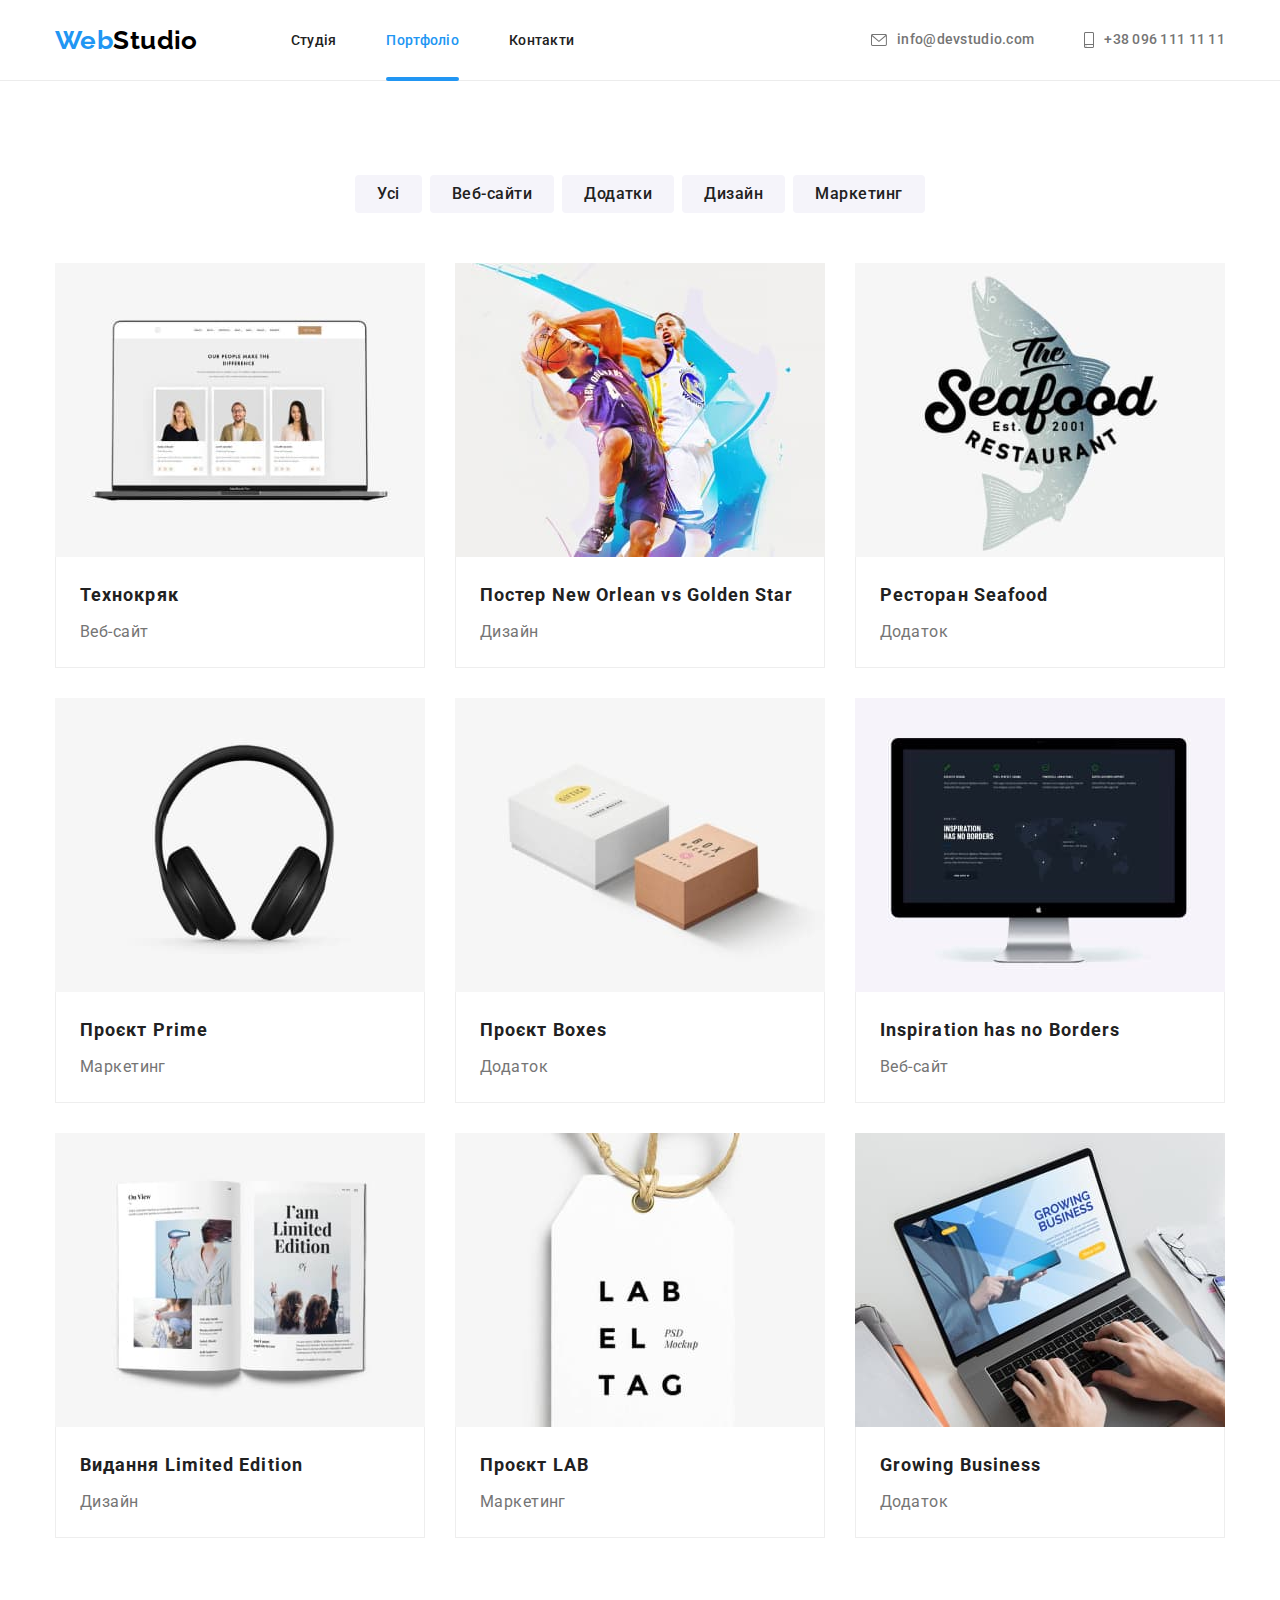
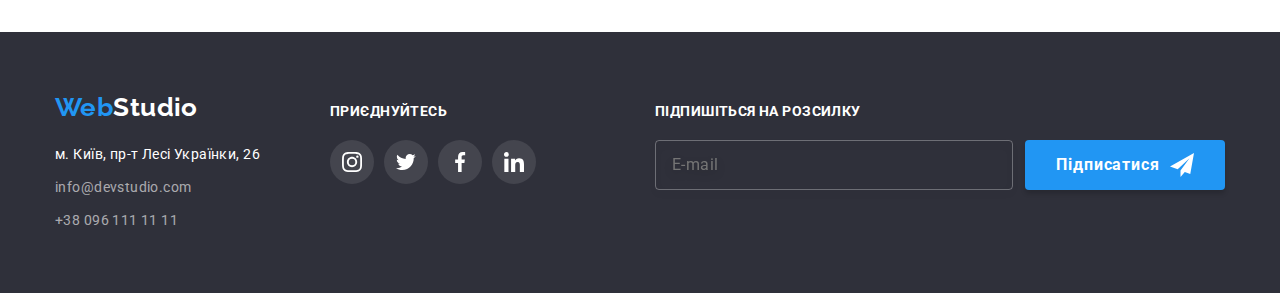
==== portfolio.html @ c078fce3 "before sass" ====
<!DOCTYPE html>
<html lang="uk">
  <head>
    <meta charset="UTF-8" />
    <meta http-equiv="X-UA-Compatible" content="IE=edge" />
    <meta name="viewport" content="width=device-width, initial-scale=1.0" />
    <title>Portfolio</title>
    <link
      rel="stylesheet"
      href="https://cdn.jsdelivr.net/npm/modern-normalize@1.1.0/modern-normalize.min.css"
    />
    <link rel="preconnect" href="https://fonts.googleapis.com" />
    <link rel="preconnect" href="https://fonts.gstatic.com" crossorigin />
    <link
      href="https://fonts.googleapis.com/css2?family=Raleway:wght@700&family=Roboto:wght@400;500;700;900&display=swap"
      rel="stylesheet"
    />
    <link rel="stylesheet" href="./css/styles.css" />
  </head>
  <body>
    <header class="page-header">
      <div class="container main-nav">
        <nav>
          <a class="logo link" href="./index.html"
            ><span class="logo-web">Web</span><span class="header-logo-studio">Studio</span></a
          >
          <ul class="menu list">
            <li class="menu-item">
              <a class="menu-link link hover" href="./index.html">Студія</a>
            </li>
            <li class="menu-item">
              <a class="menu-link link current hover" href="./portfolio.html">Портфоліо</a>
            </li>
            <li class="menu-item"><a class="menu-link link hover" href="#">Контакти</a></li>
          </ul>
        </nav>
        <ul class="contacts list">
          <li class="contact-item">
            <a class="contact-info link hover" href="mailto:info@devstudio.com">
              <svg lang="en" aria-label="envelope icon" class="contact-icon" width="16" height="12">
                <use href="./images/sprite.svg#icon-envelope"></use>
              </svg>
              info@devstudio.com</a
            >
          </li>
          <li class="contact-item">
            <a class="contact-info link hover" href="tel:+380961111111">
              <svg
                lang="en"
                aria-label="smartphone icon"
                class="contact-icon"
                width="10"
                height="16"
              >
                <use href="./images/sprite.svg#icon-smartphone"></use>
              </svg>
              +38 096 111 11 11</a
            >
          </li>
        </ul>
      </div>
    </header>
    <main>
      <section class="portfolio section">
        <div class="container">
          <h1 class="visually-hidden">Навігація сайту</h1>
          <ul class="page-nav list">
            <li>
              <button class="btn-nav" type="button">Усі</button>
            </li>
            <li>
              <button class="btn-nav" type="button">Веб-сайти</button>
            </li>
            <li>
              <button class="btn-nav" type="button">Додатки</button>
            </li>
            <li>
              <button class="btn-nav" type="button">Дизайн</button>
            </li>
            <li>
              <button class="btn-nav" type="button">Маркетинг</button>
            </li>
          </ul>
          <ul class="examples list">
            <li>
              <a href="#" class="examples-link link">
                <div class="portfolio-wrapper">
                  <img
                    src="./images/portfolio-img-1.jpg"
                    alt="Ноутбук з фото трьох людей"
                    width="370"
                    height="294"
                  />
                  <p class="overlay-portfolio">
                    Ресурс пропонує комплексні пропозиції з різним рівнем функціоналу та сервісів.
                    Все це дозволить відвідувачу отримати вичерпні відомості про компанію чи
                    приватну особу.
                  </p>
                </div>
                <div class="examples-image-subtitle">
                  <h2 class="title">Технокряк</h2>
                  <p class="text">Веб-сайт</p>
                </div></a
              >
            </li>
            <li>
              <a href="#" class="examples-link link">
                <div class="portfolio-wrapper">
                  <img
                    src="./images/portfolio-img-2.jpg"
                    alt="Два баскетболісти"
                    width="370"
                    height="294"
                  />
                  <p class="overlay-portfolio">
                    Ресурс пропонує комплексні пропозиції з різним рівнем функціоналу та сервісів.
                    Все це дозволить відвідувачу отримати вичерпні відомості про компанію чи
                    приватну особу.
                  </p>
                </div>
                <div class="examples-image-subtitle">
                  <h2 class="title">Постер <span lang="en">New Orlean vs Golden Star</span></h2>
                  <p class="text">Дизайн</p>
                </div></a
              >
            </li>
            <li>
              <a href="#" class="examples-link link">
                <div class="portfolio-wrapper">
                  <img
                    src="./images/portfolio-img-3.jpg"
                    alt="Логотип ресторана з рибою"
                    width="370"
                    height="294"
                  />
                  <p class="overlay-portfolio">
                    Ресурс пропонує комплексні пропозиції з різним рівнем функціоналу та сервісів.
                    Все це дозволить відвідувачу отримати вичерпні відомості про компанію чи
                    приватну особу.
                  </p>
                </div>
                <div class="examples-image-subtitle">
                  <h2 class="title">Ресторан <span lang="en">Seafood</span></h2>
                  <p class="text">Додаток</p>
                </div></a
              >
            </li>
            <li>
              <a href="#" class="examples-link link">
                <div class="portfolio-wrapper">
                  <img
                    src="./images/portfolio-img-4.jpg"
                    alt="Бездротові навушники"
                    width="370"
                    height="294"
                  />
                  <p class="overlay-portfolio">
                    Ресурс пропонує комплексні пропозиції з різним рівнем функціоналу та сервісів.
                    Все це дозволить відвідувачу отримати вичерпні відомості про компанію чи
                    приватну особу.
                  </p>
                </div>
                <div class="examples-image-subtitle">
                  <h2 class="title">Проєкт <span lang="en">Prime</span></h2>
                  <p class="text">Маркетинг</p>
                </div></a
              >
            </li>
            <li>
              <a href="#" class="examples-link link">
                <div class="portfolio-wrapper">
                  <img
                    src="./images/portfolio-img-5.jpg"
                    alt="Дві коробки"
                    width="370"
                    height="294"
                  />
                  <p class="overlay-portfolio">
                    Ресурс пропонує комплексні пропозиції з різним рівнем функціоналу та сервісів.
                    Все це дозволить відвідувачу отримати вичерпні відомості про компанію чи
                    приватну особу.
                  </p>
                </div>
                <div class="examples-image-subtitle">
                  <h2 class="title">Проєкт <span lang="en">Boxes</span></h2>
                  <p class="text">Додаток</p>
                </div></a
              >
            </li>
            <li>
              <a href="#" class="examples-link link">
                <div class="portfolio-wrapper">
                  <img
                    src="./images/portfolio-img-6.jpg"
                    alt="Монітор з мапою"
                    width="370"
                    height="294"
                  />
                  <p class="overlay-portfolio">
                    Ресурс пропонує комплексні пропозиції з різним рівнем функціоналу та сервісів.
                    Все це дозволить відвідувачу отримати вичерпні відомості про компанію чи
                    приватну особу.
                  </p>
                </div>
                <div class="examples-image-subtitle">
                  <h2 class="title" lang="en">Inspiration has no Borders</h2>
                  <p class="text">Веб-сайт</p>
                </div></a
              >
            </li>
            <li>
              <a href="#" class="examples-link link">
                <div class="portfolio-wrapper">
                  <img
                    src="./images/portfolio-img-7.jpg"
                    alt="Розгорнута книга"
                    width="370"
                    height="294"
                  />
                  <p class="overlay-portfolio">
                    Ресурс пропонує комплексні пропозиції з різним рівнем функціоналу та сервісів.
                    Все це дозволить відвідувачу отримати вичерпні відомості про компанію чи
                    приватну особу.
                  </p>
                </div>
                <div class="examples-image-subtitle">
                  <h2 class="title">Видання <span lang="en">Limited Edition</span></h2>
                  <p class="text">Дизайн</p>
                </div></a
              >
            </li>
            <li>
              <a href="#" class="examples-link link">
                <div class="portfolio-wrapper">
                  <img
                    src="./images/portfolio-img-8.jpg"
                    alt="Бірка на мотузці"
                    width="370"
                    height="294"
                  />
                  <p class="overlay-portfolio">
                    Ресурс пропонує комплексні пропозиції з різним рівнем функціоналу та сервісів.
                    Все це дозволить відвідувачу отримати вичерпні відомості про компанію чи
                    приватну особу.
                  </p>
                </div>
                <div class="examples-image-subtitle">
                  <h2 class="title">Проєкт <span lang="en">LAB</span></h2>
                  <p class="text">Маркетинг</p>
                </div></a
              >
            </li>
            <li>
              <a href="#" class="examples-link link">
                <div class="portfolio-wrapper">
                  <img
                    src="./images/portfolio-img-9.jpg"
                    alt="Друкує на ноутбуці"
                    width="370"
                    height="294"
                  />
                  <p class="overlay-portfolio">
                    Ресурс пропонує комплексні пропозиції з різним рівнем функціоналу та сервісів.
                    Все це дозволить відвідувачу отримати вичерпні відомості про компанію чи
                    приватну особу.
                  </p>
                </div>
                <div class="examples-image-subtitle">
                  <h2 class="title" lang="en">Growing Business</h2>
                  <p class="text">Додаток</p>
                </div></a
              >
            </li>
          </ul>
        </div>
      </section>
    </main>
    <footer class="footer">
      <div class="footer-container container">
        <div>
          <a class="logo-footer link" href="./index.html"
            ><span class="logo-web">Web</span><span class="footer-logo-studio">Studio</span></a
          >
          <address class="address">
            <ul class="list">
              <li>
                <a
                  class="address-link link"
                  href="https://goo.gl/maps/EYqhjELSdJhmkw51A"
                  target="_blank"
                  rel="nofollow noopener noreferrer"
                  >м. Київ, пр-т Лесі Українки, 26</a
                >
              </li>
              <li>
                <a class="contact-link link hover" href="mailto:info@devstudio.com"
                  >info@devstudio.com</a
                >
              </li>
              <li>
                <a class="contact-link link hover" href="tel:+380961111111">+38 096 111 11 11</a>
              </li>
            </ul>
          </address>
        </div>
        <div class="footer-socials">
          <p class="footer-invitation">приєднуйтесь</p>
          <ul class="social-list list">
            <li>
              <a href="#" class="social-list-link footer-fill-link link">
                <svg
                  lang="en"
                  aria-label="instagram icon"
                  class="social-list-icon"
                  width="20"
                  height="20"
                >
                  <use href="./images/sprite.svg#icon-instagram"></use>
                </svg>
              </a>
            </li>
            <li>
              <a href="#" class="social-list-link footer-fill-link link">
                <svg
                  lang="en"
                  aria-label="twitter icon"
                  class="social-list-icon"
                  width="20"
                  height="20"
                >
                  <use href="./images/sprite.svg#icon-twitter"></use>
                </svg>
              </a>
            </li>
            <li>
              <a href="#" class="social-list-link footer-fill-link link">
                <svg
                  lang="en"
                  aria-label="facebook icon"
                  class="social-list-icon"
                  width="20"
                  height="20"
                >
                  <use href="./images/sprite.svg#icon-facebook"></use>
                </svg>
              </a>
            </li>
            <li>
              <a href="#" class="social-list-link footer-fill-link link">
                <svg
                  lang="en"
                  aria-label="linkedin icon"
                  class="social-list-icon"
                  width="20"
                  height="20"
                >
                  <use href="./images/sprite.svg#icon-linkedin"></use>
                </svg>
              </a>
            </li>
          </ul>
        </div>
        <div class="footer-subscription">
          <p class="footer-subscription-invitation">підпишіться на розсилку</p>
          <form class="form-footer">
            <input
              type="email"
              class="form-input-footer"
              name="user-email"
              placeholder="E-mail"
              autocomplete="email"
              required
            />
            <button class="btn-footer" type="submit">
              Підписатися
              <svg lang="en" aria-label="send icon" class="btn-footer-icon" width="24" height="24">
                <use href="./images/sprite.svg#icon-send"></use>
              </svg>
            </button>
          </form>
        </div>
      </div>
    </footer>
  </body>
</html>
---- css/styles.css ----
:root {
  --primary-font: 'Roboto', sans-serif;
  --secondary-font: 'Raleway', sans-serif;
  --primary-text-color: #212121;
  --secondary-text-color: #757575;
  --primary-text-color-dark: #fff;
  --secondary-text-color-dark: rgba(255, 255, 255, 0.6);
  --accent-color: #2196f3;
  --secondary-accent-color: #188ce8;
  --primary-bgc: #fff;
  --secondary-bgc: #2f303a;
  --secondary-bgc-dark: #f5f4fa;
  --studio-header-color: #000;
  --contact-footer-color: rgba(255, 255, 255, 0.6);
  --section-padding-top: 94px;
  --section-padding-bottom: 94px;
  --column-gap: 30px;
  --row-gap: 30px;
  --transition-duration-and-timing-function: 250ms cubic-bezier(0.4, 0, 0.2, 1);
}

body {
  font-family: var(--primary-font);
  color: var(--primary-text-color);
  background-color: var(--primary-bgc);
  font-size: 14px;
  letter-spacing: 0.03em;
}

h1,
h2,
h3,
p {
  margin-top: 0;
  margin-bottom: 0;
}

ul {
  margin-top: 0;
  margin-bottom: 0;
  padding-left: 0;
}

.link {
  text-decoration: none;
}

.list {
  list-style: none;
}

img {
  display: block;
  max-width: 100%;
  height: auto;
}

address {
  font-style: normal;
}

button {
  display: block;
  margin: 0 auto;
  cursor: pointer;
  border: none;
  border-radius: 4px;
}

.container {
  width: 1200px;
  padding: 0 15px;
  margin: 0 auto;
}

.section {
  padding-top: var(--section-padding-top);
  padding-bottom: var(--section-padding-bottom);
}

.page-header {
  border-bottom: 1px solid #ececec;
}

.main-nav {
  display: flex;
  align-items: center;
}

.logo-web {
  color: var(--accent-color);
}

.header-logo-studio {
  color: var(--studio-header-color);
}

.logo {
  font-family: var(--secondary-font);
  font-weight: 700;
  font-size: 26px;
  line-height: 1.19;
  padding-top: 24px;
  padding-bottom: 24px;
  margin-right: 93px;
}

nav {
  display: flex;
  align-items: center;
}

.menu {
  display: flex;
}

.menu-item:not(:last-child) {
  margin-right: 50px;
}

.menu .link.current {
  position: relative;
  color: var(--accent-color);
}

.menu .link.current::after {
  position: absolute;
  left: 0;
  bottom: -1px;
  content: '';
  display: block;
  width: 100%;
  height: 4px;
  border-radius: 2px;
  background-color: var(--accent-color);
}

.hover:hover,
.hover:focus {
  color: var(--accent-color);
}

.menu-link {
  font-weight: 500;
  line-height: 1.14;
  letter-spacing: 0.02em;

  padding-top: 32px;
  padding-bottom: 32px;
  color: var(--primary-text-color);
  transition: color var(--transition-duration-and-timing-function);
}

.contacts {
  display: flex;
  margin-left: auto;
}

.contact-info {
  display: flex;
  align-items: center;
  font-weight: 500;
  line-height: 1.14;
  letter-spacing: 0.02em;

  padding-top: 32px;
  padding-bottom: 32px;
  color: var(--secondary-text-color);
  fill: currentColor;
  transition: color var(--transition-duration-and-timing-function);
}

.contact-item:not(:last-child) {
  margin-right: 50px;
}

.contact-icon {
  margin-right: 10px;
}

.contact-icon:hover,
.contact-icon:focus {
  fill: var(--accent-color);
}

.hero {
  text-align: center;
  padding: 200px 0;

  background-color: var(--secondary-bgc);
}

.overlay {
  max-width: 1600px;
  height: 600px;
  margin-left: auto;
  margin-right: auto;
  background-color: #c4c4c4;
  background-image: linear-gradient(to right, rgba(47, 48, 58, 0.4), rgba(47, 48, 58, 0.4)),
    url(../images/hero-image.jpg);
  background-repeat: no-repeat;
  background-position: center;
  background-size: cover;
}

.hero-title {
  font-weight: 900;
  font-size: 44px;
  line-height: 1.36;
  letter-spacing: 0.06em;
  text-align: center;
  text-transform: uppercase;

  width: 696px;
  margin-left: auto;
  margin-right: auto;
  margin-bottom: 30px;

  color: var(--primary-text-color-dark);
}

.btn {
  font-family: inherit;
  font-weight: 700;
  font-size: 16px;
  line-height: 1.88;
  letter-spacing: 0.06em;
  min-width: 216px;
  box-shadow: 0px 4px 4px rgba(0, 0, 0, 0.15);

  padding: 10px 32px;
  color: var(--primary-text-color-dark);
  background-color: var(--accent-color);
  transition: background-color var(--transition-duration-and-timing-function);
}

.btn:hover,
.btn:focus {
  background-color: var(--secondary-accent-color);
}

.visually-hidden {
  position: absolute;
  white-space: nowrap;
  width: 1px;
  height: 1px;
  overflow: hidden;
  border: 0;
  padding: 0;
  clip: rect(0 0 0 0);
  clip-path: inset(50%);
  margin: -1px;
}

.features {
  padding-bottom: 0;
}

.features-list {
  display: flex;
  flex-wrap: wrap;
  column-gap: var(--column-gap);
}

.features-list > li {
  flex-basis: calc((100% - 90px) / 4);
}

.features-list .title {
  font-size: 14px;
  font-weight: 700;
  line-height: 1.14;
  text-transform: uppercase;
  margin-bottom: 10px;
}

.features-list .text {
  line-height: 1.71;
  color: var(--secondary-text-color);
}

.features-image {
  display: flex;
  justify-content: center;
  align-items: center;
  margin-bottom: 30px;
  width: 270px;
  height: 120px;
  background-color: var(--secondary-bgc-dark);
}

.work-title {
  font-weight: 700;
  font-size: 36px;
  line-height: 1.17;

  margin-bottom: 50px;
  text-align: center;
}

.work-list {
  display: flex;
  flex-wrap: wrap;
  column-gap: var(--column-gap);
}

.work-list-wrapper {
  position: relative;
}

.work-list-overlay {
  position: absolute;
  bottom: 0;
  display: flex;
  align-items: center;
  justify-content: center;

  width: 100%;
  height: 70px;

  font-weight: 700;
  line-height: 1.14;
  text-align: center;
  text-transform: uppercase;

  color: var(--primary-bgc);
  background-color: rgba(47, 48, 58, 0.8);
}

.team {
  background-color: var(--secondary-bgc-dark);
}

.team-title {
  font-weight: 700;
  font-size: 36px;
  line-height: 1.17;
  margin-bottom: 50px;
  text-align: center;
}

.team-list {
  display: flex;
  justify-content: center;
  column-gap: var(--column-gap);
}

.team-list .name {
  font-weight: 500;
  font-size: 16px;
  line-height: 1.19;
  text-align: center;
}

.team-images {
  box-shadow: 0px 1px 3px rgba(0, 0, 0, 0.12), 0px 1px 1px rgba(0, 0, 0, 0.14),
    0px 2px 1px rgba(0, 0, 0, 0.2);
  border-radius: 0px 0px 4px 4px;
  width: 270px;
}

.team-image-subtitle {
  padding-top: 30px;
  padding-bottom: 30px;
  background-color: var(--primary-bgc);
}

.position {
  font-size: 16px;
  line-height: 1.19;
  text-align: center;
  margin-top: 10px;
  margin-bottom: 16px;
  color: var(--secondary-text-color);
}

.social-list {
  display: flex;
  justify-content: center;
  column-gap: 10px;
}

.social-list-link {
  display: flex;
  align-items: center;
  justify-content: center;
  width: 44px;
  height: 44px;
  border-radius: 50%;
  color: #afb1b8;
  background-color: var(--primary-bgc);
  transition: background-color var(--transition-duration-and-timing-function),
    color var(--transition-duration-and-timing-function);
}

.social-list-icon {
  fill: currentColor;
}

.social-list-link:hover,
.social-list-link:focus {
  color: var(--primary-bgc);
  background-color: var(--accent-color);
}

.clients-title {
  font-weight: 700;
  font-size: 36px;
  line-height: 1.17;
  text-align: center;
  margin-bottom: 50px;
}

.clients-list {
  display: flex;
  justify-content: center;
  column-gap: var(--column-gap);
}

.clients-link {
  display: flex;
  align-items: center;
  justify-content: center;
  width: 170px;
  height: 92px;
  border: 1px solid #afb1b8;
  border-radius: 4px;
  color: #afb1b8;
  transition: border-color var(--transition-duration-and-timing-function),
    color var(--transition-duration-and-timing-function);
}
.clients-list-icon {
  fill: currentColor;
}

.clients-link:hover,
.clients-link:focus {
  border-color: var(--accent-color);
  color: var(--accent-color);
}

.footer-logo-studio {
  color: var(--primary-text-color-dark);
}

.footer {
  padding-top: 60px;
  padding-bottom: 60px;
  background-color: var(--secondary-bgc);
}

.footer-container {
  display: flex;
  align-items: baseline;
}

.footer-socials {
  margin-left: 70px;
}

.footer-fill-link {
  color: var(--primary-bgc);
  background-color: rgba(255, 255, 255, 0.1);
}

.footer-invitation {
  font-weight: 700;
  line-height: 1.14;
  text-transform: uppercase;
  margin-bottom: 20px;
  color: var(--primary-bgc);
}

.logo-footer {
  font-family: var(--secondary-font);
  font-weight: 700;
  font-size: 26px;
  line-height: 1.19;
}

.address {
  margin-top: 20px;
}

.address li:not(:last-child) {
  margin-bottom: 9px;
}

.address-link {
  line-height: 1.71;
  color: var(--primary-text-color-dark);
}

.address-link:hover,
.address-link:focus {
  color: var(--primary-text-color-dark);
}

.contact-link {
  line-height: 1.71;
  color: var(--contact-footer-color);
  transition: color var(--transition-duration-and-timing-function);
}

.footer-subscription {
  margin-left: auto;
}

.footer-subscription-invitation {
  font-weight: 700;
  line-height: 1.14;
  margin-bottom: 20px;
  text-transform: uppercase;
  color: var(--primary-bgc);
}

.form-footer {
  display: flex;
  height: 50px;
}

.form-input-footer {
  height: 100%;
  width: 358px;
  padding: 16px;
  border: 1px solid rgba(255, 255, 255, 0.3);
  filter: drop-shadow(0px 4px 4px rgba(0, 0, 0, 0.15));
  border-radius: 4px;
  background-color: transparent;
  color: var(--primary-text-color-dark);
}

.form-input-footer::placeholder {
  font-size: 16px;
  line-height: 1.25;
  letter-spacing: 0.03em;
}

.btn-footer {
  display: flex;
  align-items: center;
  justify-content: center;
  min-width: 200px;
  font-family: inherit;
  font-weight: 700;
  font-size: 16px;
  line-height: 1.88;
  padding: 10px 28px;
  margin-left: 12px;
  letter-spacing: 0.06em;
  color: var(--primary-text-color-dark);
  background: var(--accent-color);
  box-shadow: 0px 4px 4px rgba(0, 0, 0, 0.15);
  transition: background-color var(--transition-duration-and-timing-function);
}

.btn-footer:hover,
.btn-footer:focus {
  background-color: var(--secondary-accent-color);
}

.btn-footer-icon {
  margin-left: 10px;
  fill: var(--primary-bgc);
}

.btn-nav {
  font-weight: 500;
  font-size: 16px;
  line-height: 1.63;
  letter-spacing: 0.03em;

  padding: 6px 22px;
  color: var(--primary-text-color);
  background-color: var(--secondary-bgc-dark);
  transition: background-color var(--transition-duration-and-timing-function),
    box-shadow var(--transition-duration-and-timing-function),
    color var(--transition-duration-and-timing-function);
}

.btn-nav:hover,
.btn-nav:focus {
  box-shadow: 0px 3px 1px rgba(0, 0, 0, 0.1), 0px 1px 2px rgba(0, 0, 0, 0.08),
    0px 2px 2px rgba(0, 0, 0, 0.12);
  color: var(--primary-text-color-dark);
  background-color: var(--accent-color);
}

.page-nav {
  display: flex;
  justify-content: center;
  column-gap: 8px;
  margin-bottom: 50px;
}

.examples .title {
  font-weight: 700;
  font-size: 18px;
  line-height: 2;
  letter-spacing: 0.06em;
  margin-bottom: 4px;
  color: var(--primary-text-color);
}

.examples .text {
  font-size: 16px;
  line-height: 1.88;
  color: var(--secondary-text-color);
}

.examples {
  display: flex;
  flex-wrap: wrap;
  column-gap: var(--column-gap);
  row-gap: var(--row-gap);
}

.examples-image-subtitle {
  padding: 20px 24px;
  border-bottom: 1px solid #eeeeee;
  border-left: 1px solid #eeeeee;
  border-right: 1px solid #eeeeee;
}

.portfolio-wrapper {
  position: relative;
  overflow: hidden;
  width: 370px;
  height: 294px;
}

.overlay-portfolio {
  position: absolute;
  transform: translateY(100%);
  transition: transform var(--transition-duration-and-timing-function);
  top: 0;
  left: 0;
  overflow: auto;
  font-size: 18px;
  line-height: 1.56;
  width: 100%;
  height: 100%;
  padding: 63px 24px;
  background-color: rgba(33, 150, 243, 0.9);
  color: var(--primary-bgc);
}

.examples-link:hover .overlay-portfolio,
.examples-link:focus .overlay-portfolio {
  transform: translateY(0);
}

.examples-link:hover,
.examples-link:focus {
  display: block;
  box-shadow: 0px 1px 1px rgba(0, 0, 0, 0.12), 0px 4px 4px rgba(0, 0, 0, 0.06),
    1px 4px 6px rgba(0, 0, 0, 0.16);
}

.examples-link {
  transition: box-shadow var(--transition-duration-and-timing-function);
}

.backdrop {
  position: fixed;
  top: 0;
  left: 0;
  width: 100%;
  height: 100%;
  z-index: 10;
  background: rgba(0, 0, 0, 0.2);
  transition: opacity var(--transition-duration-and-timing-function),
    visibility var(--transition-duration-and-timing-function);
}

.backdrop.is-hidden {
  visibility: hidden;
  opacity: 0;
  pointer-events: none;
}

.modal {
  position: absolute;
  top: 50%;
  left: 50%;
  transform: translate(-50%, -50%);

  width: 528px;
  height: 581px;
  box-shadow: 0px 1px 3px rgba(0, 0, 0, 0.12), 0px 1px 1px rgba(0, 0, 0, 0.14),
    0px 2px 1px rgba(0, 0, 0, 0.2);
  border-radius: 4px;
  background-color: var(--primary-bgc);
}

.btn-modal {
  display: flex;
  justify-content: center;
  align-items: center;
  position: absolute;
  padding: 0;
  top: 8px;
  right: 8px;
  width: 30px;
  height: 30px;
  border-radius: 50%;
  border: 1px solid rgba(0, 0, 0, 0.1);
  background-color: transparent;
  transition: color var(--transition-duration-and-timing-function);
}

.btn-modal-icon {
  fill: currentColor;
}

.btn-modal:hover {
  color: var(--accent-color);
}

.form-callback {
  padding: 40px;
}

.form-field {
  display: flex;
  flex-direction: column;
  margin-bottom: 10px;
}

.form-textarea {
  margin-bottom: 20px;
}

.form-title {
  font-weight: 700;
  font-size: 20px;
  line-height: 1.15;
  text-align: center;
  width: 100%;
  margin-bottom: 12px;
}

.form-input-wrapper {
  position: relative;
  width: 100%;
}

.form-input {
  width: 100%;
  height: 40px;
  padding-left: 42px;
  border: 1px solid rgba(33, 33, 33, 0.2);
  border-radius: 4px;
  transition: border-color var(--transition-duration-and-timing-function);
}

.form-input:focus + .form-field-icon {
  fill: var(--accent-color);
}

.form-input:focus,
.form-input:hover {
  outline: none;
  border-color: var(--accent-color);
}

.label-text {
  font-size: 12px;
  line-height: 1.17;
  letter-spacing: 0.01em;
  margin-bottom: 4px;
  color: var(--secondary-text-color);
}

.label-policy-deal {
  color: var(--accent-color);
}

.form-comment::placeholder {
  color: rgba(117, 117, 117, 0.5);
}

.form-comment {
  resize: none;
  height: 120px;
  width: 100%;
  padding: 12px 16px;
  border: 1px solid rgba(33, 33, 33, 0.2);
  border-radius: 4px;
  transition: border-color var(--transition-duration-and-timing-function);
}

.form-comment:focus,
.form-comment:hover {
  outline: none;
  border-color: var(--accent-color);
}

.form-field-icon {
  position: absolute;
  top: 50%;
  left: 12px;
  transform: translateY(-50%);
  transition: fill var(--transition-duration-and-timing-function);
}

.form-field-checkbox {
  display: flex;
  align-items: center;
  justify-content: center;
  margin-bottom: 30px;
  line-height: 1.71;
  color: var(--secondary-text-color);
}

.input-policy {
  position: absolute;
  appearance: none;
}

.svg-checkbox {
  width: 16px;
  height: 15px;
  border: 1px solid var(--primary-text-color);
  border-radius: 2px;
  margin-right: 7px;
}

.svg-checkbox-icon {
  display: none;
}

.input-policy:checked + .svg-checkbox {
  background-color: var(--accent-color);
  border-color: var(--accent-color);
}

.input-policy:checked + .svg-checkbox .svg-checkbox-icon {
  display: block;
}

.btn-submit {
  min-width: 200px;
  min-height: 50px;
  font-family: inherit;
  font-weight: 700;
  font-size: 16px;
  line-height: 1.88;
  padding: 10px 52px;
  letter-spacing: 0.06em;
  color: var(--primary-text-color-dark);
  background: var(--accent-color);
  box-shadow: 0px 4px 4px rgba(0, 0, 0, 0.15);
  transition: background-color var(--transition-duration-and-timing-function);
}

.btn-submit:hover,
.btn-submit:focus {
  background-color: var(--secondary-accent-color);
}
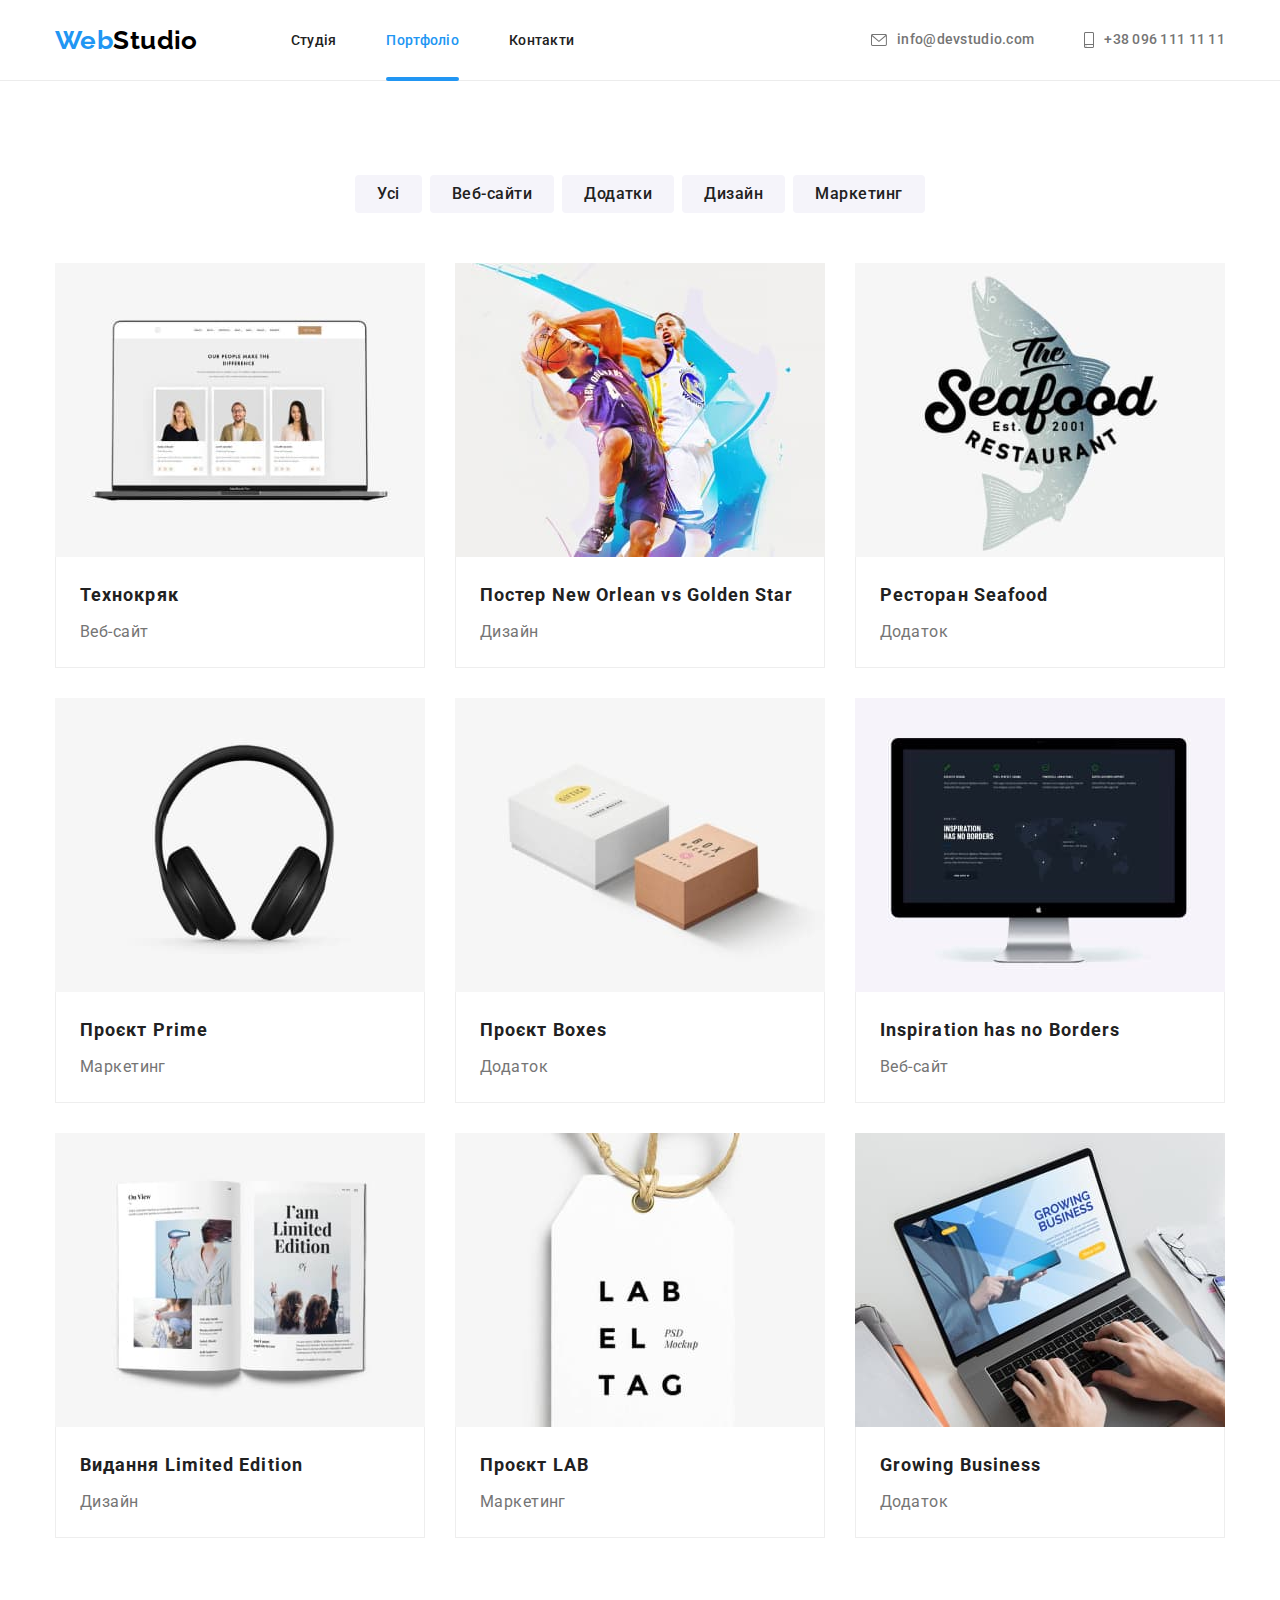
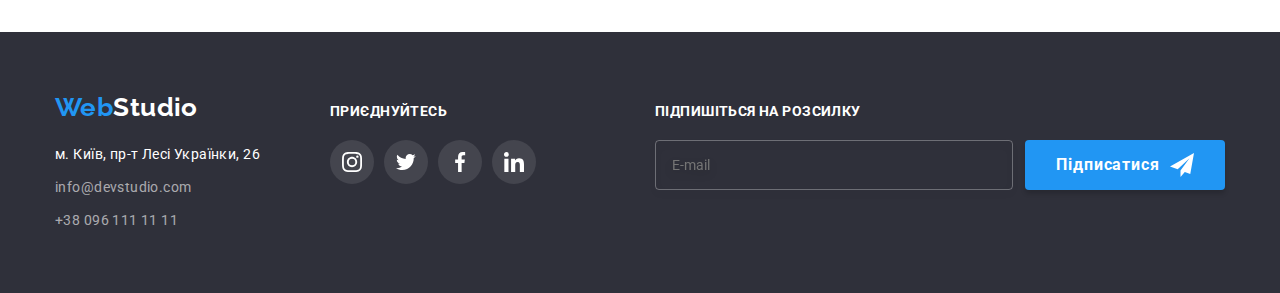
==== commit 748d504a: "bem" ====
--- a/portfolio.html
+++ b/portfolio.html
@@ -16,6 +16,7 @@
       rel="stylesheet"
     />
     <link rel="stylesheet" href="./css/styles.css" />
+    <link rel="stylesheet" href="./css/main.min.css" />
   </head>
   <body>
     <header class="page-header">
@@ -64,210 +65,212 @@
       <section class="portfolio section">
         <div class="container">
           <h1 class="visually-hidden">Навігація сайту</h1>
-          <ul class="page-nav list">
-            <li>
-              <button class="btn-nav" type="button">Усі</button>
-            </li>
-            <li>
-              <button class="btn-nav" type="button">Веб-сайти</button>
-            </li>
-            <li>
-              <button class="btn-nav" type="button">Додатки</button>
-            </li>
-            <li>
-              <button class="btn-nav" type="button">Дизайн</button>
-            </li>
-            <li>
-              <button class="btn-nav" type="button">Маркетинг</button>
+          <ul class="portfolio__nav list">
+            <li>
+              <button class="portfolio__btn" type="button">Усі</button>
+            </li>
+            <li>
+              <button class="portfolio__btn" type="button">Веб-сайти</button>
+            </li>
+            <li>
+              <button class="portfolio__btn" type="button">Додатки</button>
+            </li>
+            <li>
+              <button class="portfolio__btn" type="button">Дизайн</button>
+            </li>
+            <li>
+              <button class="portfolio__btn" type="button">Маркетинг</button>
             </li>
           </ul>
-          <ul class="examples list">
-            <li>
-              <a href="#" class="examples-link link">
-                <div class="portfolio-wrapper">
+          <ul class="portfolio__examples list">
+            <li>
+              <a href="#" class="portfolio__link link">
+                <div class="portfolio__wrapper">
                   <img
                     src="./images/portfolio-img-1.jpg"
                     alt="Ноутбук з фото трьох людей"
                     width="370"
                     height="294"
                   />
-                  <p class="overlay-portfolio">
-                    Ресурс пропонує комплексні пропозиції з різним рівнем функціоналу та сервісів.
-                    Все це дозволить відвідувачу отримати вичерпні відомості про компанію чи
-                    приватну особу.
-                  </p>
-                </div>
-                <div class="examples-image-subtitle">
-                  <h2 class="title">Технокряк</h2>
-                  <p class="text">Веб-сайт</p>
-                </div></a
-              >
-            </li>
-            <li>
-              <a href="#" class="examples-link link">
-                <div class="portfolio-wrapper">
+                  <p class="portfolio__overlay">
+                    Ресурс пропонує комплексні пропозиції з різним рівнем функціоналу та сервісів.
+                    Все це дозволить відвідувачу отримати вичерпні відомості про компанію чи
+                    приватну особу.
+                  </p>
+                </div>
+                <div class="portfolio__subtitle">
+                  <h2 class="portfolio__title">Технокряк</h2>
+                  <p class="portfolio__text">Веб-сайт</p>
+                </div></a
+              >
+            </li>
+            <li>
+              <a href="#" class="portfolio__link link">
+                <div class="portfolio__wrapper">
                   <img
                     src="./images/portfolio-img-2.jpg"
                     alt="Два баскетболісти"
                     width="370"
                     height="294"
                   />
-                  <p class="overlay-portfolio">
-                    Ресурс пропонує комплексні пропозиції з різним рівнем функціоналу та сервісів.
-                    Все це дозволить відвідувачу отримати вичерпні відомості про компанію чи
-                    приватну особу.
-                  </p>
-                </div>
-                <div class="examples-image-subtitle">
-                  <h2 class="title">Постер <span lang="en">New Orlean vs Golden Star</span></h2>
-                  <p class="text">Дизайн</p>
-                </div></a
-              >
-            </li>
-            <li>
-              <a href="#" class="examples-link link">
-                <div class="portfolio-wrapper">
+                  <p class="portfolio__overlay">
+                    Ресурс пропонує комплексні пропозиції з різним рівнем функціоналу та сервісів.
+                    Все це дозволить відвідувачу отримати вичерпні відомості про компанію чи
+                    приватну особу.
+                  </p>
+                </div>
+                <div class="portfolio__subtitle">
+                  <h2 class="portfolio__title">
+                    Постер <span lang="en">New Orlean vs Golden Star</span>
+                  </h2>
+                  <p class="portfolio__text">Дизайн</p>
+                </div></a
+              >
+            </li>
+            <li>
+              <a href="#" class="portfolio__link link">
+                <div class="portfolio__wrapper">
                   <img
                     src="./images/portfolio-img-3.jpg"
                     alt="Логотип ресторана з рибою"
                     width="370"
                     height="294"
                   />
-                  <p class="overlay-portfolio">
-                    Ресурс пропонує комплексні пропозиції з різним рівнем функціоналу та сервісів.
-                    Все це дозволить відвідувачу отримати вичерпні відомості про компанію чи
-                    приватну особу.
-                  </p>
-                </div>
-                <div class="examples-image-subtitle">
-                  <h2 class="title">Ресторан <span lang="en">Seafood</span></h2>
-                  <p class="text">Додаток</p>
-                </div></a
-              >
-            </li>
-            <li>
-              <a href="#" class="examples-link link">
-                <div class="portfolio-wrapper">
+                  <p class="portfolio__overlay">
+                    Ресурс пропонує комплексні пропозиції з різним рівнем функціоналу та сервісів.
+                    Все це дозволить відвідувачу отримати вичерпні відомості про компанію чи
+                    приватну особу.
+                  </p>
+                </div>
+                <div class="portfolio__subtitle">
+                  <h2 class="portfolio__title">Ресторан <span lang="en">Seafood</span></h2>
+                  <p class="portfolio__text">Додаток</p>
+                </div></a
+              >
+            </li>
+            <li>
+              <a href="#" class="portfolio__link link">
+                <div class="portfolio__wrapper">
                   <img
                     src="./images/portfolio-img-4.jpg"
                     alt="Бездротові навушники"
                     width="370"
                     height="294"
                   />
-                  <p class="overlay-portfolio">
-                    Ресурс пропонує комплексні пропозиції з різним рівнем функціоналу та сервісів.
-                    Все це дозволить відвідувачу отримати вичерпні відомості про компанію чи
-                    приватну особу.
-                  </p>
-                </div>
-                <div class="examples-image-subtitle">
-                  <h2 class="title">Проєкт <span lang="en">Prime</span></h2>
-                  <p class="text">Маркетинг</p>
-                </div></a
-              >
-            </li>
-            <li>
-              <a href="#" class="examples-link link">
-                <div class="portfolio-wrapper">
+                  <p class="portfolio__overlay">
+                    Ресурс пропонує комплексні пропозиції з різним рівнем функціоналу та сервісів.
+                    Все це дозволить відвідувачу отримати вичерпні відомості про компанію чи
+                    приватну особу.
+                  </p>
+                </div>
+                <div class="portfolio__subtitle">
+                  <h2 class="portfolio__title">Проєкт <span lang="en">Prime</span></h2>
+                  <p class="portfolio__text">Маркетинг</p>
+                </div></a
+              >
+            </li>
+            <li>
+              <a href="#" class="portfolio__link link">
+                <div class="portfolio__wrapper">
                   <img
                     src="./images/portfolio-img-5.jpg"
                     alt="Дві коробки"
                     width="370"
                     height="294"
                   />
-                  <p class="overlay-portfolio">
-                    Ресурс пропонує комплексні пропозиції з різним рівнем функціоналу та сервісів.
-                    Все це дозволить відвідувачу отримати вичерпні відомості про компанію чи
-                    приватну особу.
-                  </p>
-                </div>
-                <div class="examples-image-subtitle">
-                  <h2 class="title">Проєкт <span lang="en">Boxes</span></h2>
-                  <p class="text">Додаток</p>
-                </div></a
-              >
-            </li>
-            <li>
-              <a href="#" class="examples-link link">
-                <div class="portfolio-wrapper">
+                  <p class="portfolio__overlay">
+                    Ресурс пропонує комплексні пропозиції з різним рівнем функціоналу та сервісів.
+                    Все це дозволить відвідувачу отримати вичерпні відомості про компанію чи
+                    приватну особу.
+                  </p>
+                </div>
+                <div class="portfolio__subtitle">
+                  <h2 class="portfolio__title">Проєкт <span lang="en">Boxes</span></h2>
+                  <p class="portfolio__text">Додаток</p>
+                </div></a
+              >
+            </li>
+            <li>
+              <a href="#" class="portfolio__link link">
+                <div class="portfolio__wrapper">
                   <img
                     src="./images/portfolio-img-6.jpg"
                     alt="Монітор з мапою"
                     width="370"
                     height="294"
                   />
-                  <p class="overlay-portfolio">
-                    Ресурс пропонує комплексні пропозиції з різним рівнем функціоналу та сервісів.
-                    Все це дозволить відвідувачу отримати вичерпні відомості про компанію чи
-                    приватну особу.
-                  </p>
-                </div>
-                <div class="examples-image-subtitle">
-                  <h2 class="title" lang="en">Inspiration has no Borders</h2>
-                  <p class="text">Веб-сайт</p>
-                </div></a
-              >
-            </li>
-            <li>
-              <a href="#" class="examples-link link">
-                <div class="portfolio-wrapper">
+                  <p class="portfolio__overlay">
+                    Ресурс пропонує комплексні пропозиції з різним рівнем функціоналу та сервісів.
+                    Все це дозволить відвідувачу отримати вичерпні відомості про компанію чи
+                    приватну особу.
+                  </p>
+                </div>
+                <div class="portfolio__subtitle">
+                  <h2 class="portfolio__title" lang="en">Inspiration has no Borders</h2>
+                  <p class="portfolio__text">Веб-сайт</p>
+                </div></a
+              >
+            </li>
+            <li>
+              <a href="#" class="portfolio__link link">
+                <div class="portfolio__wrapper">
                   <img
                     src="./images/portfolio-img-7.jpg"
                     alt="Розгорнута книга"
                     width="370"
                     height="294"
                   />
-                  <p class="overlay-portfolio">
-                    Ресурс пропонує комплексні пропозиції з різним рівнем функціоналу та сервісів.
-                    Все це дозволить відвідувачу отримати вичерпні відомості про компанію чи
-                    приватну особу.
-                  </p>
-                </div>
-                <div class="examples-image-subtitle">
-                  <h2 class="title">Видання <span lang="en">Limited Edition</span></h2>
-                  <p class="text">Дизайн</p>
-                </div></a
-              >
-            </li>
-            <li>
-              <a href="#" class="examples-link link">
-                <div class="portfolio-wrapper">
+                  <p class="portfolio__overlay">
+                    Ресурс пропонує комплексні пропозиції з різним рівнем функціоналу та сервісів.
+                    Все це дозволить відвідувачу отримати вичерпні відомості про компанію чи
+                    приватну особу.
+                  </p>
+                </div>
+                <div class="portfolio__subtitle">
+                  <h2 class="portfolio__title">Видання <span lang="en">Limited Edition</span></h2>
+                  <p class="portfolio__text">Дизайн</p>
+                </div></a
+              >
+            </li>
+            <li>
+              <a href="#" class="portfolio__link link">
+                <div class="portfolio__wrapper">
                   <img
                     src="./images/portfolio-img-8.jpg"
                     alt="Бірка на мотузці"
                     width="370"
                     height="294"
                   />
-                  <p class="overlay-portfolio">
-                    Ресурс пропонує комплексні пропозиції з різним рівнем функціоналу та сервісів.
-                    Все це дозволить відвідувачу отримати вичерпні відомості про компанію чи
-                    приватну особу.
-                  </p>
-                </div>
-                <div class="examples-image-subtitle">
-                  <h2 class="title">Проєкт <span lang="en">LAB</span></h2>
-                  <p class="text">Маркетинг</p>
-                </div></a
-              >
-            </li>
-            <li>
-              <a href="#" class="examples-link link">
-                <div class="portfolio-wrapper">
+                  <p class="portfolio__overlay">
+                    Ресурс пропонує комплексні пропозиції з різним рівнем функціоналу та сервісів.
+                    Все це дозволить відвідувачу отримати вичерпні відомості про компанію чи
+                    приватну особу.
+                  </p>
+                </div>
+                <div class="portfolio__subtitle">
+                  <h2 class="portfolio__title">Проєкт <span lang="en">LAB</span></h2>
+                  <p class="portfolio__text">Маркетинг</p>
+                </div></a
+              >
+            </li>
+            <li>
+              <a href="#" class="portfolio__link link">
+                <div class="portfolio__wrapper">
                   <img
                     src="./images/portfolio-img-9.jpg"
                     alt="Друкує на ноутбуці"
                     width="370"
                     height="294"
                   />
-                  <p class="overlay-portfolio">
-                    Ресурс пропонує комплексні пропозиції з різним рівнем функціоналу та сервісів.
-                    Все це дозволить відвідувачу отримати вичерпні відомості про компанію чи
-                    приватну особу.
-                  </p>
-                </div>
-                <div class="examples-image-subtitle">
-                  <h2 class="title" lang="en">Growing Business</h2>
-                  <p class="text">Додаток</p>
+                  <p class="portfolio__overlay">
+                    Ресурс пропонує комплексні пропозиції з різним рівнем функціоналу та сервісів.
+                    Все це дозволить відвідувачу отримати вичерпні відомості про компанію чи
+                    приватну особу.
+                  </p>
+                </div>
+                <div class="portfolio__subtitle">
+                  <h2 class="portfolio__title" lang="en">Growing Business</h2>
+                  <p class="portfolio__text">Додаток</p>
                 </div></a
               >
             </li>
@@ -276,7 +279,7 @@
       </section>
     </main>
     <footer class="footer">
-      <div class="footer-container container">
+      <div class="footer__container container">
         <div>
           <a class="logo-footer link" href="./index.html"
             ><span class="logo-web">Web</span><span class="footer-logo-studio">Studio</span></a
@@ -285,7 +288,7 @@
             <ul class="list">
               <li>
                 <a
-                  class="address-link link"
+                  class="address__link link"
                   href="https://goo.gl/maps/EYqhjELSdJhmkw51A"
                   target="_blank"
                   rel="nofollow noopener noreferrer"
@@ -303,8 +306,8 @@
             </ul>
           </address>
         </div>
-        <div class="footer-socials">
-          <p class="footer-invitation">приєднуйтесь</p>
+        <div class="footer__socials">
+          <p class="footer__invitation">приєднуйтесь</p>
           <ul class="social-list list">
             <li>
               <a href="#" class="social-list-link footer-fill-link link">
@@ -360,20 +363,20 @@
             </li>
           </ul>
         </div>
-        <div class="footer-subscription">
-          <p class="footer-subscription-invitation">підпишіться на розсилку</p>
-          <form class="form-footer">
+        <div class="footer__subscription">
+          <p class="footer__invitation">підпишіться на розсилку</p>
+          <form class="footer__form">
             <input
               type="email"
-              class="form-input-footer"
+              class="footer__input"
               name="user-email"
               placeholder="E-mail"
               autocomplete="email"
               required
             />
-            <button class="btn-footer" type="submit">
+            <button class="footer__btn" type="submit">
               Підписатися
-              <svg lang="en" aria-label="send icon" class="btn-footer-icon" width="24" height="24">
+              <svg lang="en" aria-label="send icon" class="btn__icon" width="24" height="24">
                 <use href="./images/sprite.svg#icon-send"></use>
               </svg>
             </button>
--- a/css/styles.css
+++ b/css/styles.css
@@ -1,188 +1,3 @@
-:root {
-  --primary-font: 'Roboto', sans-serif;
-  --secondary-font: 'Raleway', sans-serif;
-  --primary-text-color: #212121;
-  --secondary-text-color: #757575;
-  --primary-text-color-dark: #fff;
-  --secondary-text-color-dark: rgba(255, 255, 255, 0.6);
-  --accent-color: #2196f3;
-  --secondary-accent-color: #188ce8;
-  --primary-bgc: #fff;
-  --secondary-bgc: #2f303a;
-  --secondary-bgc-dark: #f5f4fa;
-  --studio-header-color: #000;
-  --contact-footer-color: rgba(255, 255, 255, 0.6);
-  --section-padding-top: 94px;
-  --section-padding-bottom: 94px;
-  --column-gap: 30px;
-  --row-gap: 30px;
-  --transition-duration-and-timing-function: 250ms cubic-bezier(0.4, 0, 0.2, 1);
-}
-
-body {
-  font-family: var(--primary-font);
-  color: var(--primary-text-color);
-  background-color: var(--primary-bgc);
-  font-size: 14px;
-  letter-spacing: 0.03em;
-}
-
-h1,
-h2,
-h3,
-p {
-  margin-top: 0;
-  margin-bottom: 0;
-}
-
-ul {
-  margin-top: 0;
-  margin-bottom: 0;
-  padding-left: 0;
-}
-
-.link {
-  text-decoration: none;
-}
-
-.list {
-  list-style: none;
-}
-
-img {
-  display: block;
-  max-width: 100%;
-  height: auto;
-}
-
-address {
-  font-style: normal;
-}
-
-button {
-  display: block;
-  margin: 0 auto;
-  cursor: pointer;
-  border: none;
-  border-radius: 4px;
-}
-
-.container {
-  width: 1200px;
-  padding: 0 15px;
-  margin: 0 auto;
-}
-
-.section {
-  padding-top: var(--section-padding-top);
-  padding-bottom: var(--section-padding-bottom);
-}
-
-.page-header {
-  border-bottom: 1px solid #ececec;
-}
-
-.main-nav {
-  display: flex;
-  align-items: center;
-}
-
-.logo-web {
-  color: var(--accent-color);
-}
-
-.header-logo-studio {
-  color: var(--studio-header-color);
-}
-
-.logo {
-  font-family: var(--secondary-font);
-  font-weight: 700;
-  font-size: 26px;
-  line-height: 1.19;
-  padding-top: 24px;
-  padding-bottom: 24px;
-  margin-right: 93px;
-}
-
-nav {
-  display: flex;
-  align-items: center;
-}
-
-.menu {
-  display: flex;
-}
-
-.menu-item:not(:last-child) {
-  margin-right: 50px;
-}
-
-.menu .link.current {
-  position: relative;
-  color: var(--accent-color);
-}
-
-.menu .link.current::after {
-  position: absolute;
-  left: 0;
-  bottom: -1px;
-  content: '';
-  display: block;
-  width: 100%;
-  height: 4px;
-  border-radius: 2px;
-  background-color: var(--accent-color);
-}
-
-.hover:hover,
-.hover:focus {
-  color: var(--accent-color);
-}
-
-.menu-link {
-  font-weight: 500;
-  line-height: 1.14;
-  letter-spacing: 0.02em;
-
-  padding-top: 32px;
-  padding-bottom: 32px;
-  color: var(--primary-text-color);
-  transition: color var(--transition-duration-and-timing-function);
-}
-
-.contacts {
-  display: flex;
-  margin-left: auto;
-}
-
-.contact-info {
-  display: flex;
-  align-items: center;
-  font-weight: 500;
-  line-height: 1.14;
-  letter-spacing: 0.02em;
-
-  padding-top: 32px;
-  padding-bottom: 32px;
-  color: var(--secondary-text-color);
-  fill: currentColor;
-  transition: color var(--transition-duration-and-timing-function);
-}
-
-.contact-item:not(:last-child) {
-  margin-right: 50px;
-}
-
-.contact-icon {
-  margin-right: 10px;
-}
-
-.contact-icon:hover,
-.contact-icon:focus {
-  fill: var(--accent-color);
-}
-
 .hero {
   text-align: center;
   padding: 200px 0;
@@ -203,7 +18,7 @@
   background-size: cover;
 }
 
-.hero-title {
+.hero__title {
   font-weight: 900;
   font-size: 44px;
   line-height: 1.36;
@@ -219,7 +34,7 @@
   color: var(--primary-text-color-dark);
 }
 
-.btn {
+.hero__btn {
   font-family: inherit;
   font-weight: 700;
   font-size: 16px;
@@ -234,39 +49,26 @@
   transition: background-color var(--transition-duration-and-timing-function);
 }
 
-.btn:hover,
-.btn:focus {
+.hero__btn:hover,
+.hero__btn:focus {
   background-color: var(--secondary-accent-color);
-}
-
-.visually-hidden {
-  position: absolute;
-  white-space: nowrap;
-  width: 1px;
-  height: 1px;
-  overflow: hidden;
-  border: 0;
-  padding: 0;
-  clip: rect(0 0 0 0);
-  clip-path: inset(50%);
-  margin: -1px;
 }
 
 .features {
   padding-bottom: 0;
 }
 
-.features-list {
+.features__list {
   display: flex;
   flex-wrap: wrap;
   column-gap: var(--column-gap);
 }
 
-.features-list > li {
+.features__list > li {
   flex-basis: calc((100% - 90px) / 4);
 }
 
-.features-list .title {
+.features__title {
   font-size: 14px;
   font-weight: 700;
   line-height: 1.14;
@@ -274,12 +76,12 @@
   margin-bottom: 10px;
 }
 
-.features-list .text {
+.features__text {
   line-height: 1.71;
   color: var(--secondary-text-color);
 }
 
-.features-image {
+.features__image {
   display: flex;
   justify-content: center;
   align-items: center;
@@ -289,7 +91,7 @@
   background-color: var(--secondary-bgc-dark);
 }
 
-.work-title {
+.work__title {
   font-weight: 700;
   font-size: 36px;
   line-height: 1.17;
@@ -298,17 +100,17 @@
   text-align: center;
 }
 
-.work-list {
+.work__list {
   display: flex;
   flex-wrap: wrap;
   column-gap: var(--column-gap);
 }
 
-.work-list-wrapper {
+.work__wrapper {
   position: relative;
 }
 
-.work-list-overlay {
+.work__overlay {
   position: absolute;
   bottom: 0;
   display: flex;
@@ -331,7 +133,7 @@
   background-color: var(--secondary-bgc-dark);
 }
 
-.team-title {
+.team__title {
   font-weight: 700;
   font-size: 36px;
   line-height: 1.17;
@@ -339,33 +141,33 @@
   text-align: center;
 }
 
-.team-list {
+.team__list {
   display: flex;
   justify-content: center;
   column-gap: var(--column-gap);
 }
 
-.team-list .name {
+.team__name {
   font-weight: 500;
   font-size: 16px;
   line-height: 1.19;
   text-align: center;
 }
 
-.team-images {
+.team__images {
   box-shadow: 0px 1px 3px rgba(0, 0, 0, 0.12), 0px 1px 1px rgba(0, 0, 0, 0.14),
     0px 2px 1px rgba(0, 0, 0, 0.2);
   border-radius: 0px 0px 4px 4px;
   width: 270px;
 }
 
-.team-image-subtitle {
+.team__subtitle {
   padding-top: 30px;
   padding-bottom: 30px;
   background-color: var(--primary-bgc);
 }
 
-.position {
+.team__position {
   font-size: 16px;
   line-height: 1.19;
   text-align: center;
@@ -403,7 +205,7 @@
   background-color: var(--accent-color);
 }
 
-.clients-title {
+.clients__title {
   font-weight: 700;
   font-size: 36px;
   line-height: 1.17;
@@ -411,13 +213,13 @@
   margin-bottom: 50px;
 }
 
-.clients-list {
+.clients__list {
   display: flex;
   justify-content: center;
   column-gap: var(--column-gap);
 }
 
-.clients-link {
+.clients__link {
   display: flex;
   align-items: center;
   justify-content: center;
@@ -429,14 +231,15 @@
   transition: border-color var(--transition-duration-and-timing-function),
     color var(--transition-duration-and-timing-function);
 }
-.clients-list-icon {
-  fill: currentColor;
-}
-
-.clients-link:hover,
-.clients-link:focus {
+
+.clients__link:hover,
+.clients__link:focus {
   border-color: var(--accent-color);
   color: var(--accent-color);
+}
+
+.clients__icon {
+  fill: currentColor;
 }
 
 .footer-logo-studio {
@@ -449,12 +252,12 @@
   background-color: var(--secondary-bgc);
 }
 
-.footer-container {
+.footer__container {
   display: flex;
   align-items: baseline;
 }
 
-.footer-socials {
+.footer__socials {
   margin-left: 70px;
 }
 
@@ -463,7 +266,7 @@
   background-color: rgba(255, 255, 255, 0.1);
 }
 
-.footer-invitation {
+.footer__invitation {
   font-weight: 700;
   line-height: 1.14;
   text-transform: uppercase;
@@ -486,13 +289,13 @@
   margin-bottom: 9px;
 }
 
-.address-link {
+.address__link {
   line-height: 1.71;
   color: var(--primary-text-color-dark);
 }
 
-.address-link:hover,
-.address-link:focus {
+.address__link:hover,
+.address__link:focus {
   color: var(--primary-text-color-dark);
 }
 
@@ -502,24 +305,16 @@
   transition: color var(--transition-duration-and-timing-function);
 }
 
-.footer-subscription {
+.footer__subscription {
   margin-left: auto;
 }
 
-.footer-subscription-invitation {
-  font-weight: 700;
-  line-height: 1.14;
-  margin-bottom: 20px;
-  text-transform: uppercase;
-  color: var(--primary-bgc);
-}
-
-.form-footer {
+.footer__form {
   display: flex;
   height: 50px;
 }
 
-.form-input-footer {
+.footer__input {
   height: 100%;
   width: 358px;
   padding: 16px;
@@ -536,7 +331,7 @@
   letter-spacing: 0.03em;
 }
 
-.btn-footer {
+.footer__btn {
   display: flex;
   align-items: center;
   justify-content: center;
@@ -554,17 +349,17 @@
   transition: background-color var(--transition-duration-and-timing-function);
 }
 
-.btn-footer:hover,
-.btn-footer:focus {
+.footer__btn:hover,
+.footer__btn:focus {
   background-color: var(--secondary-accent-color);
 }
 
-.btn-footer-icon {
+.btn__icon {
   margin-left: 10px;
   fill: var(--primary-bgc);
 }
 
-.btn-nav {
+.portfolio__btn {
   font-weight: 500;
   font-size: 16px;
   line-height: 1.63;
@@ -578,22 +373,22 @@
     color var(--transition-duration-and-timing-function);
 }
 
-.btn-nav:hover,
-.btn-nav:focus {
+.portfolio__btn:hover,
+.portfolio__btn:focus {
   box-shadow: 0px 3px 1px rgba(0, 0, 0, 0.1), 0px 1px 2px rgba(0, 0, 0, 0.08),
     0px 2px 2px rgba(0, 0, 0, 0.12);
   color: var(--primary-text-color-dark);
   background-color: var(--accent-color);
 }
 
-.page-nav {
+.portfolio__nav {
   display: flex;
   justify-content: center;
   column-gap: 8px;
   margin-bottom: 50px;
 }
 
-.examples .title {
+.portfolio__title {
   font-weight: 700;
   font-size: 18px;
   line-height: 2;
@@ -602,34 +397,34 @@
   color: var(--primary-text-color);
 }
 
-.examples .text {
+.portfolio__text {
   font-size: 16px;
   line-height: 1.88;
   color: var(--secondary-text-color);
 }
 
-.examples {
+.portfolio__examples {
   display: flex;
   flex-wrap: wrap;
   column-gap: var(--column-gap);
   row-gap: var(--row-gap);
 }
 
-.examples-image-subtitle {
+.portfolio__subtitle {
   padding: 20px 24px;
   border-bottom: 1px solid #eeeeee;
   border-left: 1px solid #eeeeee;
   border-right: 1px solid #eeeeee;
 }
 
-.portfolio-wrapper {
+.portfolio__wrapper {
   position: relative;
   overflow: hidden;
   width: 370px;
   height: 294px;
 }
 
-.overlay-portfolio {
+.portfolio__overlay {
   position: absolute;
   transform: translateY(100%);
   transition: transform var(--transition-duration-and-timing-function);
@@ -645,19 +440,19 @@
   color: var(--primary-bgc);
 }
 
-.examples-link:hover .overlay-portfolio,
-.examples-link:focus .overlay-portfolio {
+.portfolio__link:hover .portfolio__overlay,
+.portfolio__link:focus .portfolio__overlay {
   transform: translateY(0);
 }
 
-.examples-link:hover,
-.examples-link:focus {
+.portfolio__link:hover,
+.portfolio__link:focus {
   display: block;
   box-shadow: 0px 1px 1px rgba(0, 0, 0, 0.12), 0px 4px 4px rgba(0, 0, 0, 0.06),
     1px 4px 6px rgba(0, 0, 0, 0.16);
 }
 
-.examples-link {
+.portfolio__link {
   transition: box-shadow var(--transition-duration-and-timing-function);
 }
 
--- a/css/main.min.css
+++ b/css/main.min.css
@@ -0,0 +1 @@
+:root{--primary-font: "Roboto", sans-serif;--secondary-font: "Raleway", sans-serif;--primary-text-color: #212121;--secondary-text-color: #757575;--primary-text-color-dark: #fff;--secondary-text-color-dark: rgba(255, 255, 255, 0.6);--accent-color: #2196f3;--secondary-accent-color: #188ce8;--primary-bgc: #fff;--secondary-bgc: #2f303a;--secondary-bgc-dark: #f5f4fa;--studio-header-color: #000;--contact-footer-color: rgba(255, 255, 255, 0.6);--section-padding-top: 94px;--section-padding-bottom: 94px;--column-gap: 30px;--row-gap: 30px;--transition-duration-and-timing-function: 250ms cubic-bezier(0.4, 0, 0.2, 1)}.visually-hidden{position:absolute;white-space:nowrap;width:1px;height:1px;overflow:hidden;border:0;padding:0;clip:rect(0 0 0 0);clip-path:inset(50%);margin:-1px}h1,h2,h3,p{margin-top:0;margin-bottom:0}ul{margin-top:0;margin-bottom:0;padding-left:0}.link{text-decoration:none}.list{list-style:none}img{display:block;max-width:100%;height:auto}address{font-style:normal}button{display:block;margin:0 auto;cursor:pointer;border:none;border-radius:4px}body{font-family:var(--primary-font);color:var(--primary-text-color);background-color:var(--primary-bgc);font-size:14px;letter-spacing:.03em}.section{padding-top:var(--section-padding-top);padding-bottom:var(--section-padding-bottom)}.container{width:1200px;padding:0 15px;margin:0 auto}.page-header{border-bottom:1px solid #ececec}.main-nav{display:flex;align-items:center}.logo-web{color:var(--accent-color)}.header-logo-studio{color:var(--studio-header-color)}.logo{font-family:var(--secondary-font);font-weight:700;font-size:26px;line-height:1.19;padding-top:24px;padding-bottom:24px;margin-right:93px}nav{display:flex;align-items:center}.menu{display:flex}.menu-item:not(:last-child){margin-right:50px}.menu .link.current{position:relative;color:var(--accent-color)}.menu .link.current::after{position:absolute;left:0;bottom:-1px;content:"";display:block;width:100%;height:4px;border-radius:2px;background-color:var(--accent-color)}.hover:hover,.hover:focus{color:var(--accent-color)}.menu-link{font-weight:500;line-height:1.14;letter-spacing:.02em;padding-top:32px;padding-bottom:32px;color:var(--primary-text-color);transition:color var(--transition-duration-and-timing-function)}.contacts{display:flex;margin-left:auto}.contact-info{display:flex;align-items:center;font-weight:500;line-height:1.14;letter-spacing:.02em;padding-top:32px;padding-bottom:32px;color:var(--secondary-text-color);fill:currentColor;transition:color var(--transition-duration-and-timing-function)}.contact-item:not(:last-child){margin-right:50px}.contact-icon{margin-right:10px}.contact-icon:hover,.contact-icon:focus{fill:var(--accent-color)}/*# sourceMappingURL=main.min.css.map */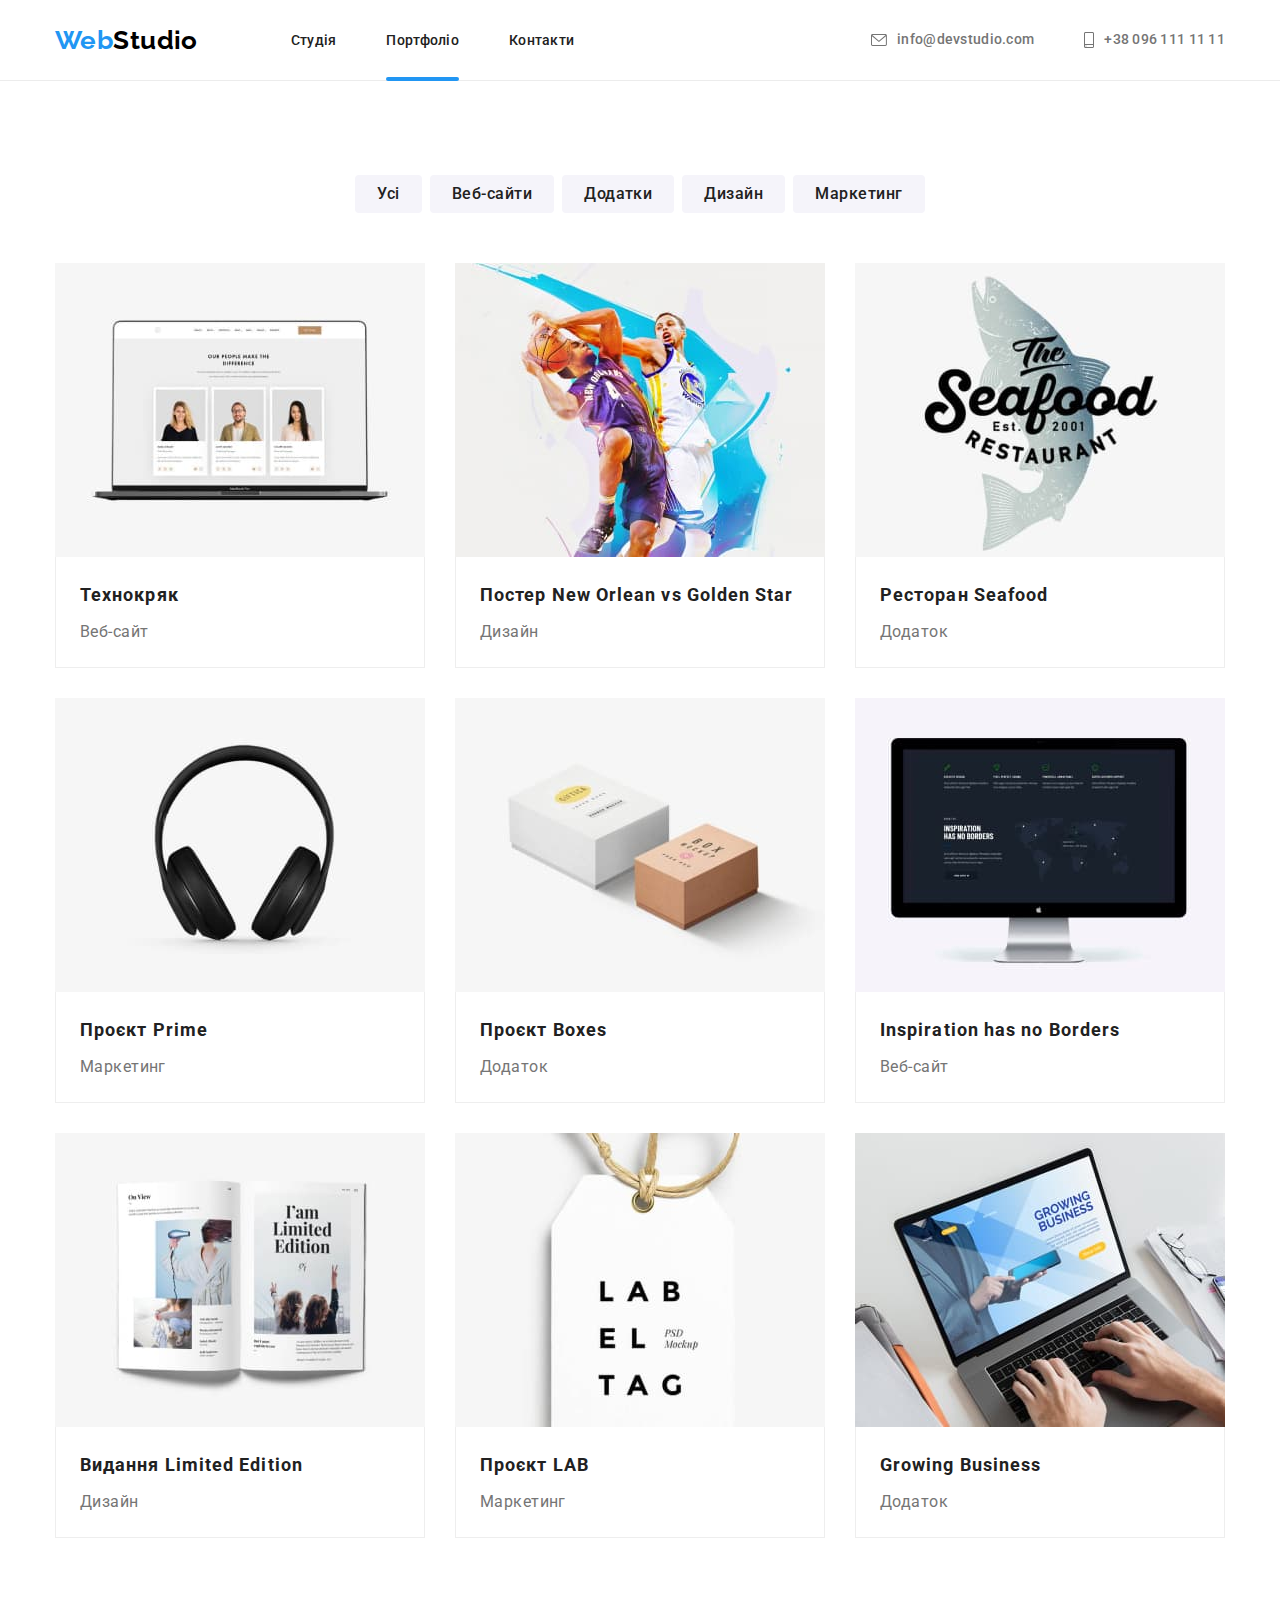
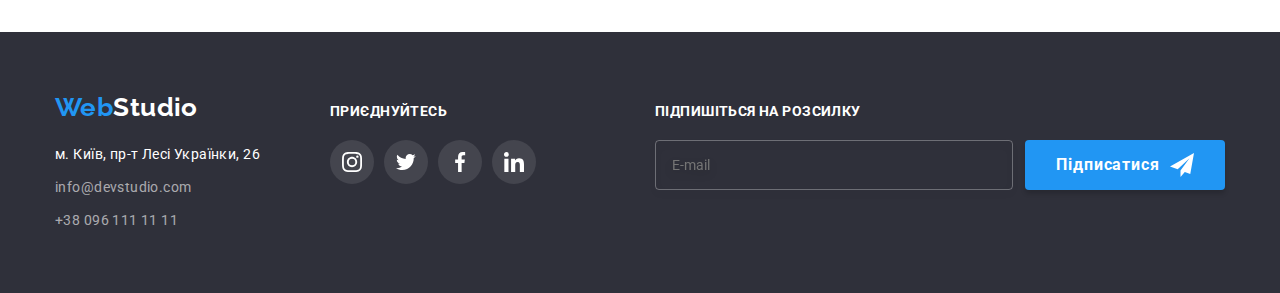
==== commit 9d0f9aa5: "sass final" ====
--- a/portfolio.html
+++ b/portfolio.html
@@ -15,7 +15,6 @@
       href="https://fonts.googleapis.com/css2?family=Raleway:wght@700&family=Roboto:wght@400;500;700;900&display=swap"
       rel="stylesheet"
     />
-    <link rel="stylesheet" href="./css/styles.css" />
     <link rel="stylesheet" href="./css/main.min.css" />
   </head>
   <body>
@@ -23,33 +22,42 @@
       <div class="container main-nav">
         <nav>
           <a class="logo link" href="./index.html"
-            ><span class="logo-web">Web</span><span class="header-logo-studio">Studio</span></a
+            ><span class="logo-web">Web</span
+            ><span class="page-header__logo-studio">Studio</span></a
           >
           <ul class="menu list">
-            <li class="menu-item">
-              <a class="menu-link link hover" href="./index.html">Студія</a>
-            </li>
-            <li class="menu-item">
-              <a class="menu-link link current hover" href="./portfolio.html">Портфоліо</a>
-            </li>
-            <li class="menu-item"><a class="menu-link link hover" href="#">Контакти</a></li>
+            <li class="menu__item">
+              <a class="menu__link link hover" href="./index.html">Студія</a>
+            </li>
+            <li class="menu__item">
+              <a class="menu__link link menu__link_current hover" href="./portfolio.html"
+                >Портфоліо</a
+              >
+            </li>
+            <li class="menu__item"><a class="menu__link link hover" href="#">Контакти</a></li>
           </ul>
         </nav>
-        <ul class="contacts list">
-          <li class="contact-item">
-            <a class="contact-info link hover" href="mailto:info@devstudio.com">
-              <svg lang="en" aria-label="envelope icon" class="contact-icon" width="16" height="12">
+        <ul class="contact list">
+          <li class="contact__item">
+            <a class="contact__info link hover" href="mailto:info@devstudio.com">
+              <svg
+                lang="en"
+                aria-label="envelope icon"
+                class="contact__icon"
+                width="16"
+                height="12"
+              >
                 <use href="./images/sprite.svg#icon-envelope"></use>
               </svg>
               info@devstudio.com</a
             >
           </li>
-          <li class="contact-item">
-            <a class="contact-info link hover" href="tel:+380961111111">
+          <li class="contact__item">
+            <a class="contact__info link hover" href="tel:+380961111111">
               <svg
                 lang="en"
                 aria-label="smartphone icon"
-                class="contact-icon"
+                class="contact__icon"
                 width="10"
                 height="16"
               >
@@ -281,12 +289,12 @@
     <footer class="footer">
       <div class="footer__container container">
         <div>
-          <a class="logo-footer link" href="./index.html"
-            ><span class="logo-web">Web</span><span class="footer-logo-studio">Studio</span></a
+          <a class="footer__logo link" href="./index.html"
+            ><span class="logo-web">Web</span><span class="footer__logo-studio">Studio</span></a
           >
           <address class="address">
             <ul class="list">
-              <li>
+              <li class="address__item">
                 <a
                   class="address__link link"
                   href="https://goo.gl/maps/EYqhjELSdJhmkw51A"
@@ -295,12 +303,12 @@
                   >м. Київ, пр-т Лесі Українки, 26</a
                 >
               </li>
-              <li>
+              <li class="address__item">
                 <a class="contact-link link hover" href="mailto:info@devstudio.com"
                   >info@devstudio.com</a
                 >
               </li>
-              <li>
+              <li class="address__item">
                 <a class="contact-link link hover" href="tel:+380961111111">+38 096 111 11 11</a>
               </li>
             </ul>
@@ -310,7 +318,7 @@
           <p class="footer__invitation">приєднуйтесь</p>
           <ul class="social-list list">
             <li>
-              <a href="#" class="social-list-link footer-fill-link link">
+              <a href="#" class="social-list__link footer__fill link">
                 <svg
                   lang="en"
                   aria-label="instagram icon"
@@ -323,7 +331,7 @@
               </a>
             </li>
             <li>
-              <a href="#" class="social-list-link footer-fill-link link">
+              <a href="#" class="social-list__link footer__fill link">
                 <svg
                   lang="en"
                   aria-label="twitter icon"
@@ -336,7 +344,7 @@
               </a>
             </li>
             <li>
-              <a href="#" class="social-list-link footer-fill-link link">
+              <a href="#" class="social-list__link footer__fill link">
                 <svg
                   lang="en"
                   aria-label="facebook icon"
@@ -349,7 +357,7 @@
               </a>
             </li>
             <li>
-              <a href="#" class="social-list-link footer-fill-link link">
+              <a href="#" class="social-list__link footer__fill link">
                 <svg
                   lang="en"
                   aria-label="linkedin icon"
--- a/css/main.min.css
+++ b/css/main.min.css
@@ -1 +1 @@
-:root{--primary-font: "Roboto", sans-serif;--secondary-font: "Raleway", sans-serif;--primary-text-color: #212121;--secondary-text-color: #757575;--primary-text-color-dark: #fff;--secondary-text-color-dark: rgba(255, 255, 255, 0.6);--accent-color: #2196f3;--secondary-accent-color: #188ce8;--primary-bgc: #fff;--secondary-bgc: #2f303a;--secondary-bgc-dark: #f5f4fa;--studio-header-color: #000;--contact-footer-color: rgba(255, 255, 255, 0.6);--section-padding-top: 94px;--section-padding-bottom: 94px;--column-gap: 30px;--row-gap: 30px;--transition-duration-and-timing-function: 250ms cubic-bezier(0.4, 0, 0.2, 1)}.visually-hidden{position:absolute;white-space:nowrap;width:1px;height:1px;overflow:hidden;border:0;padding:0;clip:rect(0 0 0 0);clip-path:inset(50%);margin:-1px}h1,h2,h3,p{margin-top:0;margin-bottom:0}ul{margin-top:0;margin-bottom:0;padding-left:0}.link{text-decoration:none}.list{list-style:none}img{display:block;max-width:100%;height:auto}address{font-style:normal}button{display:block;margin:0 auto;cursor:pointer;border:none;border-radius:4px}body{font-family:var(--primary-font);color:var(--primary-text-color);background-color:var(--primary-bgc);font-size:14px;letter-spacing:.03em}.section{padding-top:var(--section-padding-top);padding-bottom:var(--section-padding-bottom)}.container{width:1200px;padding:0 15px;margin:0 auto}.page-header{border-bottom:1px solid #ececec}.main-nav{display:flex;align-items:center}.logo-web{color:var(--accent-color)}.header-logo-studio{color:var(--studio-header-color)}.logo{font-family:var(--secondary-font);font-weight:700;font-size:26px;line-height:1.19;padding-top:24px;padding-bottom:24px;margin-right:93px}nav{display:flex;align-items:center}.menu{display:flex}.menu-item:not(:last-child){margin-right:50px}.menu .link.current{position:relative;color:var(--accent-color)}.menu .link.current::after{position:absolute;left:0;bottom:-1px;content:"";display:block;width:100%;height:4px;border-radius:2px;background-color:var(--accent-color)}.hover:hover,.hover:focus{color:var(--accent-color)}.menu-link{font-weight:500;line-height:1.14;letter-spacing:.02em;padding-top:32px;padding-bottom:32px;color:var(--primary-text-color);transition:color var(--transition-duration-and-timing-function)}.contacts{display:flex;margin-left:auto}.contact-info{display:flex;align-items:center;font-weight:500;line-height:1.14;letter-spacing:.02em;padding-top:32px;padding-bottom:32px;color:var(--secondary-text-color);fill:currentColor;transition:color var(--transition-duration-and-timing-function)}.contact-item:not(:last-child){margin-right:50px}.contact-icon{margin-right:10px}.contact-icon:hover,.contact-icon:focus{fill:var(--accent-color)}/*# sourceMappingURL=main.min.css.map */+:root{--primary-font: "Roboto", sans-serif;--secondary-font: "Raleway", sans-serif;--primary-text-color: #212121;--secondary-text-color: #757575;--primary-text-color-dark: #fff;--secondary-text-color-dark: rgba(255, 255, 255, 0.6);--accent-color: #2196f3;--secondary-accent-color: #188ce8;--primary-bgc: #fff;--secondary-bgc: #2f303a;--secondary-bgc-dark: #f5f4fa;--studio-header-color: #000;--contact-footer-color: rgba(255, 255, 255, 0.6);--section-padding-top: 94px;--section-padding-bottom: 94px;--column-gap: 30px;--row-gap: 30px;--transition-duration-and-timing-function: 250ms cubic-bezier(0.4, 0, 0.2, 1)}.visually-hidden{position:absolute;white-space:nowrap;width:1px;height:1px;overflow:hidden;border:0;padding:0;clip:rect(0 0 0 0);clip-path:inset(50%);margin:-1px}h1,h2,h3,p{margin-top:0;margin-bottom:0}ul{margin-top:0;margin-bottom:0;padding-left:0}.link{text-decoration:none}.list{list-style:none}img{display:block;max-width:100%;height:auto}address{font-style:normal}button{display:block;margin:0 auto;cursor:pointer;border:none;border-radius:4px}body{font-family:var(--primary-font);color:var(--primary-text-color);background-color:var(--primary-bgc);font-size:14px;letter-spacing:.03em}.section{padding-top:var(--section-padding-top);padding-bottom:var(--section-padding-bottom)}.container{width:1200px;padding:0 15px;margin:0 auto}.logo{font-family:var(--secondary-font);font-weight:700;font-size:26px;line-height:1.19;padding-top:24px;padding-bottom:24px;margin-right:93px}.logo-web{color:var(--accent-color)}.page-header__logo-studio{color:var(--studio-header-color)}.footer__logo-studio{color:var(--primary-text-color-dark)}.footer__logo{font-family:var(--secondary-font);font-weight:700;font-size:26px;line-height:1.19}.social-list{display:flex;justify-content:center;column-gap:10px}.social-list__link{display:flex;align-items:center;justify-content:center;width:44px;height:44px;border-radius:50%;color:#afb1b8;background-color:var(--primary-bgc);transition:background-color var(--transition-duration-and-timing-function),color var(--transition-duration-and-timing-function)}.social-list__link:hover,.social-list__link:focus{color:var(--primary-bgc);background-color:var(--accent-color)}.social-list-icon{fill:currentColor}.modal{position:absolute;top:50%;left:50%;transform:translate(-50%, -50%);width:528px;height:581px;box-shadow:0px 1px 3px rgba(0,0,0,.12),0px 1px 1px rgba(0,0,0,.14),0px 2px 1px rgba(0,0,0,.2);border-radius:4px;background-color:var(--primary-bgc)}.modal__btn{display:flex;justify-content:center;align-items:center;position:absolute;padding:0;top:8px;right:8px;width:30px;height:30px;border-radius:50%;border:1px solid rgba(0,0,0,.1);background-color:rgba(0,0,0,0);transition:color var(--transition-duration-and-timing-function)}.modal__btn:hover{color:var(--accent-color)}.modal__btn-icon{fill:currentColor}.form{padding:40px}.form__title{font-weight:700;font-size:20px;line-height:1.15;text-align:center;width:100%;margin-bottom:12px}.form__field{display:flex;flex-direction:column;margin-bottom:10px}.form__textarea{margin-bottom:20px}.form__wrapper{position:relative;width:100%}.form__input{width:100%;height:40px;padding-left:42px;border:1px solid rgba(33,33,33,.2);border-radius:4px;transition:border-color var(--transition-duration-and-timing-function)}.form__input:focus,.form__input:hover{outline:none;border-color:var(--accent-color)}.form__label{font-size:12px;line-height:1.17;letter-spacing:.01em;margin-bottom:4px;color:var(--secondary-text-color)}.form__policy-deal{color:var(--accent-color)}.form__comment{resize:none;height:120px;width:100%;padding:12px 16px;border:1px solid rgba(33,33,33,.2);border-radius:4px;transition:border-color var(--transition-duration-and-timing-function)}.form__comment:focus,.form__comment:hover{outline:none;border-color:var(--accent-color)}.form__comment::placeholder{font-size:16px;line-height:1.25;letter-spacing:.03em;color:rgba(117,117,117,.5)}.form__icon{position:absolute;top:50%;left:12px;transform:translateY(-50%);transition:fill var(--transition-duration-and-timing-function)}.form__input:focus+.form__icon{fill:var(--accent-color)}.form__checkbox{display:flex;align-items:center;justify-content:center;margin-bottom:30px;line-height:1.71;color:var(--secondary-text-color)}.form__input-policy{position:absolute;appearance:none}.form__svg-checkbox{width:16px;height:15px;border:1px solid var(--primary-text-color);border-radius:2px;margin-right:7px}.form__input-policy:checked+.form__svg-checkbox{background-color:var(--accent-color);border-color:var(--accent-color)}.form__checkbox-icon{display:none}.form__input-policy:checked+.form__svg-checkbox .form__checkbox-icon{display:block}.btn-submit{min-width:200px;min-height:50px;font-family:inherit;font-weight:700;font-size:16px;line-height:1.88;padding:10px 52px;letter-spacing:.06em;color:var(--primary-text-color-dark);background:var(--accent-color);box-shadow:0px 4px 4px rgba(0,0,0,.15);transition:background-color var(--transition-duration-and-timing-function)}.btn-submit:hover,.btn-submit:focus{background-color:var(--secondary-accent-color)}.backdrop{position:fixed;top:0;left:0;width:100%;height:100%;z-index:10;background:rgba(0,0,0,.2);transition:opacity var(--transition-duration-and-timing-function),visibility var(--transition-duration-and-timing-function)}.backdrop.is-hidden{visibility:hidden;opacity:0;pointer-events:none}.page-header{border-bottom:1px solid #ececec}.main-nav{display:flex;align-items:center}nav{display:flex;align-items:center}.menu{display:flex}.menu__item:not(:last-child){margin-right:50px}.menu__link_current{position:relative;color:var(--accent-color)}.menu__link_current::after{position:absolute;left:0;bottom:-1px;content:"";display:block;width:100%;height:4px;border-radius:2px;background-color:var(--accent-color)}.hover:hover,.hover:focus{color:var(--accent-color)}.menu__link{font-weight:500;line-height:1.14;letter-spacing:.02em;padding-top:32px;padding-bottom:32px;color:var(--primary-text-color);transition:color var(--transition-duration-and-timing-function)}.contact{display:flex;margin-left:auto}.contact__info{display:flex;align-items:center;font-weight:500;line-height:1.14;letter-spacing:.02em;padding-top:32px;padding-bottom:32px;color:var(--secondary-text-color);fill:currentColor;transition:color var(--transition-duration-and-timing-function)}.contact__item:not(:last-child){margin-right:50px}.contact__icon{margin-right:10px}.contact__icon:hover,.contact__icon:focus{fill:var(--accent-color)}.hero{text-align:center;padding:200px 0;background-color:var(--secondary-bgc)}.hero__title{font-weight:900;font-size:44px;line-height:1.36;letter-spacing:.06em;text-align:center;text-transform:uppercase;width:696px;margin-left:auto;margin-right:auto;margin-bottom:30px;color:var(--primary-text-color-dark)}.overlay{max-width:1600px;height:600px;margin-left:auto;margin-right:auto;background-color:#c4c4c4;background-image:linear-gradient(to right, rgba(47, 48, 58, 0.4), rgba(47, 48, 58, 0.4)),url(../images/hero-image.jpg);background-repeat:no-repeat;background-position:center;background-size:cover}.hero__btn{font-family:inherit;font-weight:700;font-size:16px;line-height:1.88;letter-spacing:.06em;min-width:216px;box-shadow:0px 4px 4px rgba(0,0,0,.15);padding:10px 32px;color:var(--primary-text-color-dark);background-color:var(--accent-color);transition:background-color var(--transition-duration-and-timing-function)}.hero__btn:hover,.hero__btn:focus{background-color:var(--secondary-accent-color)}.features{padding-bottom:0}.features__list{display:flex;flex-wrap:wrap;column-gap:var(--column-gap)}.features__item{flex-basis:calc((100% - 90px)/4)}.features__title{font-size:14px;font-weight:700;line-height:1.14;text-transform:uppercase;margin-bottom:10px}.features__text{line-height:1.71;color:var(--secondary-text-color)}.features__image{display:flex;justify-content:center;align-items:center;margin-bottom:30px;width:270px;height:120px;background-color:var(--secondary-bgc-dark)}.work__title{font-weight:700;font-size:36px;line-height:1.17;margin-bottom:50px;text-align:center}.work__list{display:flex;flex-wrap:wrap;column-gap:var(--column-gap)}.work__wrapper{position:relative}.work__overlay{position:absolute;bottom:0;display:flex;align-items:center;justify-content:center;width:100%;height:70px;font-weight:700;line-height:1.14;text-align:center;text-transform:uppercase;color:var(--primary-bgc);background-color:rgba(47,48,58,.8)}.team{background-color:var(--secondary-bgc-dark)}.team__title{font-weight:700;font-size:36px;line-height:1.17;margin-bottom:50px;text-align:center}.team__list{display:flex;justify-content:center;column-gap:var(--column-gap)}.team__name{font-weight:500;font-size:16px;line-height:1.19;text-align:center}.team__images{box-shadow:0px 1px 3px rgba(0,0,0,.12),0px 1px 1px rgba(0,0,0,.14),0px 2px 1px rgba(0,0,0,.2);border-radius:0px 0px 4px 4px;width:270px}.team__subtitle{padding-top:30px;padding-bottom:30px;background-color:var(--primary-bgc)}.team__position{font-size:16px;line-height:1.19;text-align:center;margin-top:10px;margin-bottom:16px;color:var(--secondary-text-color)}.clients__title{font-weight:700;font-size:36px;line-height:1.17;text-align:center;margin-bottom:50px}.clients__list{display:flex;justify-content:center;column-gap:var(--column-gap)}.clients__link{display:flex;align-items:center;justify-content:center;width:170px;height:92px;border:1px solid #afb1b8;border-radius:4px;color:#afb1b8;transition:border-color var(--transition-duration-and-timing-function),color var(--transition-duration-and-timing-function)}.clients__link:hover,.clients__link:focus{border-color:var(--accent-color);color:var(--accent-color)}.clients__icon{fill:currentColor}.portfolio__btn{font-weight:500;font-size:16px;line-height:1.63;letter-spacing:.03em;padding:6px 22px;color:var(--primary-text-color);background-color:var(--secondary-bgc-dark);transition:background-color var(--transition-duration-and-timing-function),box-shadow var(--transition-duration-and-timing-function),color var(--transition-duration-and-timing-function)}.portfolio__btn:hover,.portfolio__btn:focus{box-shadow:0px 3px 1px rgba(0,0,0,.1),0px 1px 2px rgba(0,0,0,.08),0px 2px 2px rgba(0,0,0,.12);color:var(--primary-text-color-dark);background-color:var(--accent-color)}.portfolio__nav{display:flex;justify-content:center;column-gap:8px;margin-bottom:50px}.portfolio__title{font-weight:700;font-size:18px;line-height:2;letter-spacing:.06em;margin-bottom:4px;color:var(--primary-text-color)}.portfolio__text{font-size:16px;line-height:1.88;color:var(--secondary-text-color)}.portfolio__examples{display:flex;flex-wrap:wrap;column-gap:var(--column-gap);row-gap:var(--row-gap)}.portfolio__subtitle{padding:20px 24px;border-bottom:1px solid #eee;border-left:1px solid #eee;border-right:1px solid #eee}.portfolio__wrapper{position:relative;overflow:hidden;width:370px;height:294px}.portfolio__overlay{position:absolute;transform:translateY(100%);transition:transform var(--transition-duration-and-timing-function);top:0;left:0;overflow:auto;font-size:18px;line-height:1.56;width:100%;height:100%;padding:63px 24px;background-color:rgba(33,150,243,.9);color:var(--primary-bgc)}.portfolio__link:hover .portfolio__overlay,.portfolio__link:focus .portfolio__overlay{transform:translateY(0)}.portfolio__link{transition:box-shadow var(--transition-duration-and-timing-function)}.portfolio__link:hover,.portfolio__link:focus{display:block;box-shadow:0px 1px 1px rgba(0,0,0,.12),0px 4px 4px rgba(0,0,0,.06),1px 4px 6px rgba(0,0,0,.16)}.footer{padding-top:60px;padding-bottom:60px;background-color:var(--secondary-bgc)}.footer__container{display:flex;align-items:baseline}.footer__socials{margin-left:70px}.footer__fill{color:var(--primary-bgc);background-color:rgba(255,255,255,.1)}.footer__invitation{font-weight:700;line-height:1.14;text-transform:uppercase;margin-bottom:20px;color:var(--primary-bgc)}.address{margin-top:20px}.address__item:not(:last-child){margin-bottom:9px}.address__link{line-height:1.71;color:var(--primary-text-color-dark)}.address__link:hover,.address__link:focus{color:var(--primary-text-color-dark)}.contact-link{line-height:1.71;color:var(--contact-footer-color);transition:color var(--transition-duration-and-timing-function)}.footer__subscription{margin-left:auto}.footer__form{display:flex;height:50px}.footer__input{height:100%;width:358px;padding:16px;border:1px solid rgba(255,255,255,.3);filter:drop-shadow(0px 4px 4px rgba(0, 0, 0, 0.15));border-radius:4px;background-color:rgba(0,0,0,0);color:var(--primary-text-color-dark)}.footer__btn{display:flex;align-items:center;justify-content:center;min-width:200px;font-family:inherit;font-weight:700;font-size:16px;line-height:1.88;padding:10px 28px;margin-left:12px;letter-spacing:.06em;color:var(--primary-text-color-dark);background:var(--accent-color);box-shadow:0px 4px 4px rgba(0,0,0,.15);transition:background-color var(--transition-duration-and-timing-function)}.footer__btn:hover,.footer__btn:focus{background-color:var(--secondary-accent-color)}.btn__icon{margin-left:10px;fill:var(--primary-bgc)}/*# sourceMappingURL=main.min.css.map */